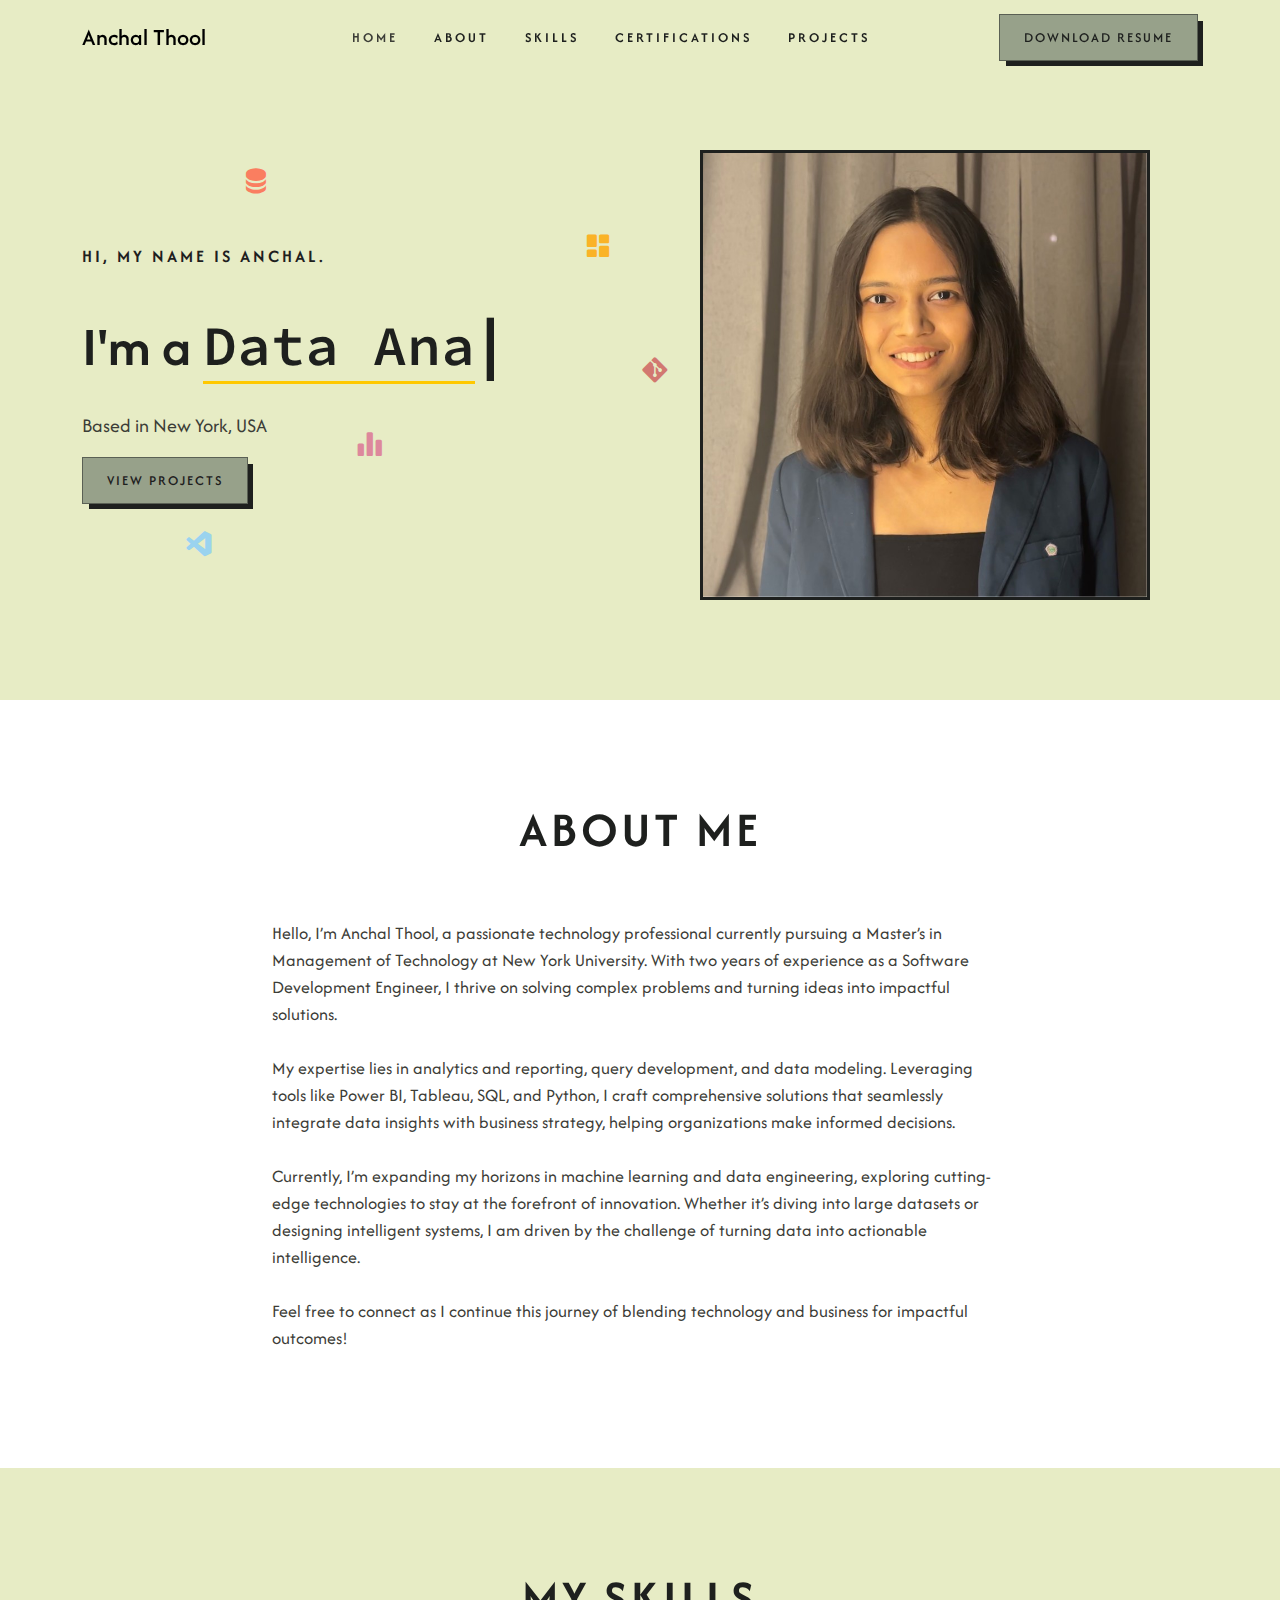
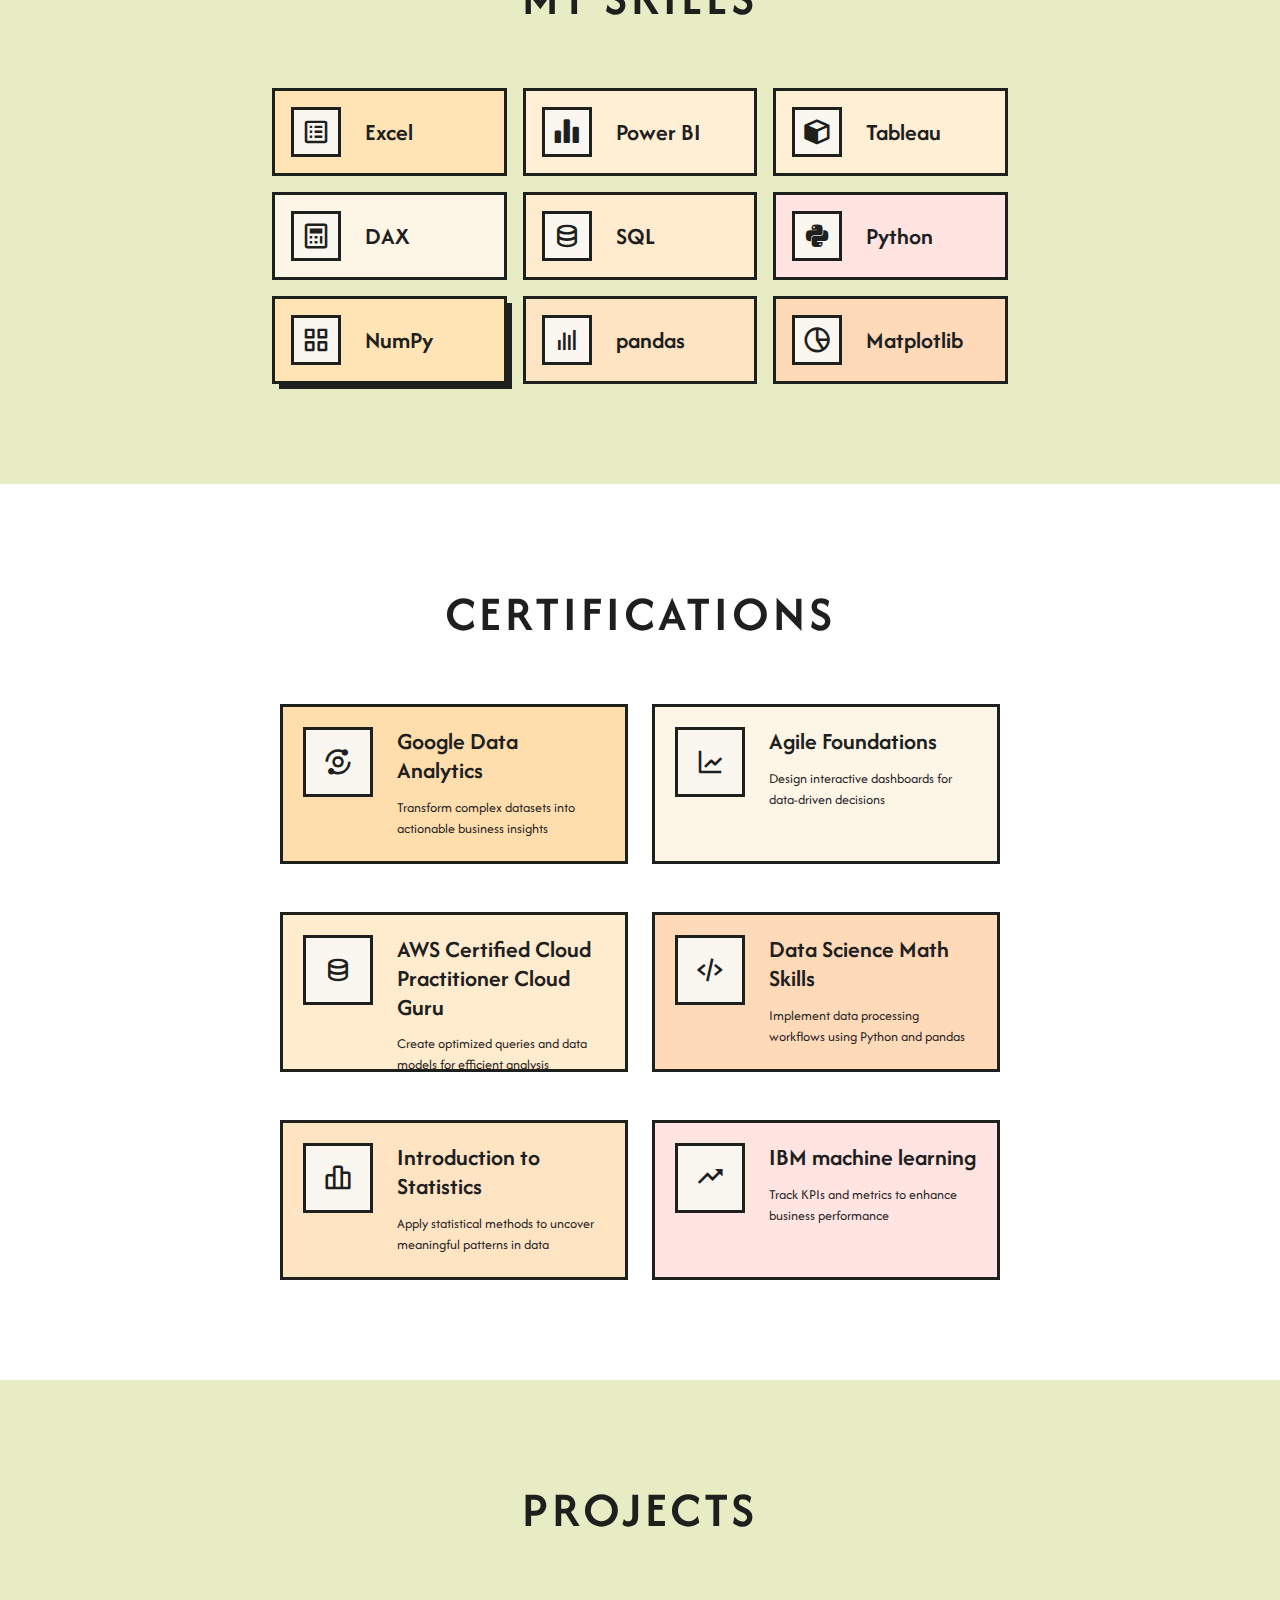
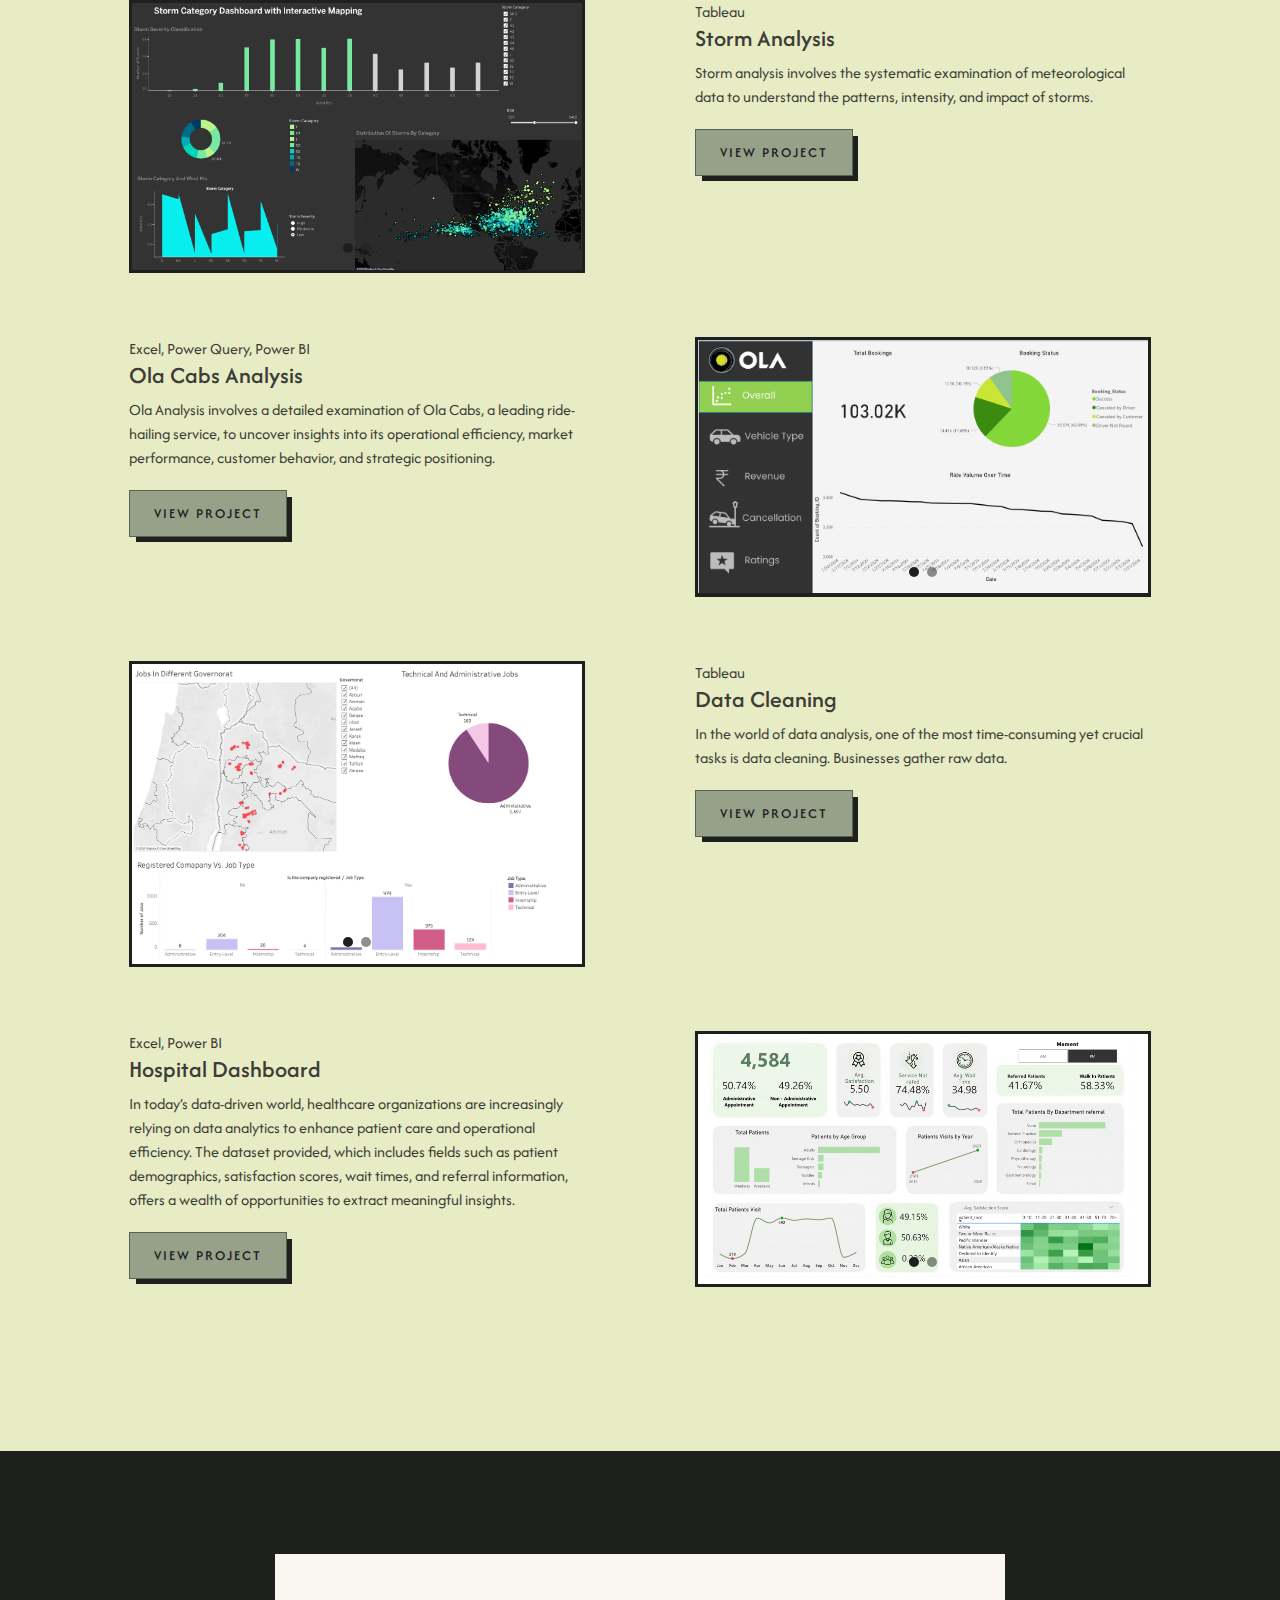
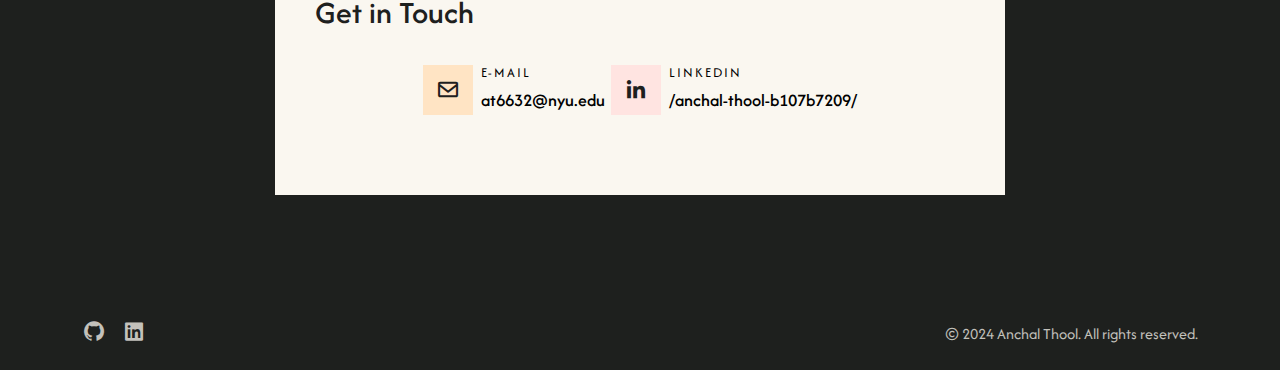
==== index.html @ d958f12a "changes" ====
<!DOCTYPE html>
<html lang="en">

<head>
  <meta charset="utf-8" />
  <meta name="viewport" content="width=device-width, initial-scale=1" />
  <meta name="description"
    content="Anchal Thool Portfolio">
  <title>Home | Anchal Thool</title>
  <link rel="icon" type="image/svg+xml" href="assets/vectors/icons/data-icon-favicon.svg">
  <!-- Icons -->
  <link rel='stylesheet' href='https://unpkg.com/boxicons@2.1.4/css/boxicons.min.css'>
  <!-- Styles -->
  <link rel="stylesheet" href="assets/styles/variables.css" />
  <link rel="stylesheet" href="assets/styles/bootstrap.css" />
  <link rel="stylesheet" href="assets/styles/swiper-bundle.min.css" />
  <link rel="stylesheet" href="assets/styles/github-markdown-light.css" />
  <link rel="stylesheet" href="assets/styles/github-markdown-custom.css" />
  <link rel="stylesheet" href="assets/styles/style.css" />
  <link rel="stylesheet" href="assets/styles/anims.css" />
  <link rel="stylesheet" href="assets/styles/feature-box.css" />
  <link rel="stylesheet" href="assets/styles/projects.css" />
  <link rel="stylesheet" href="assets/styles/contact-form.css" />
  <link rel="stylesheet" href="assets/styles/swiper.css" />
</head>

<body>
  <!-- Header -->
  <tmp-navbar></tmp-navbar>
  <!-- Main -->
  <main>
    <!-- Home Section -->
    <section id="home" class="home-section with-background bg-img-a" data-scroll-index="0">
      <div class="container">
        <!-- Floating Icons -->
        <div class="anim-elements">
          <div class="anim-element"><i class="bx bxs-data"></i></div>
          <div class="anim-element"><i class="bx bxs-dashboard"></i></div>
          <div class="anim-element"><i class="bx bxl-python"></i></div>
          <div class="anim-element">
            <i class="bx bxs-bar-chart-alt-2"></i>
          </div>
          <div class="anim-element">
            <i class="bx bxs-pie-chart-alt-2"></i>
          </div>
          <div class="anim-element">
            <i class="bx bxs-doughnut-chart"></i>
          </div>
          <div class="anim-element"><i class="bx bxl-visual-studio"></i></div>
          <div class="anim-element"><i class="bx bxl-git"></i></div>
        </div>
        <!-- Intro -->
        <div class="row gy-5 align-items-center">
          <!-- Personal Info -->
          <div class="col-lg-6">
            <div class="home-intro text-center text-lg-start">
              <h6>Hi, my name is Anchal.</h6>
              <h1>I'm a <span id="type-it"></span></h1>
              <p>Based in New York, USA</p>
              <a href="#projects" class="colored-btn">View Projects</a>
            </div>
          </div>
          <!-- Personal Photo -->
          <div class="col-lg-6 pt-4 pt-lg-0">
            <div class="home-image text-center">
              <img src="assets/images/mee.jpeg" alt="Photo of Anchal" />
            </div>
          </div>
        </div>
      </div>
    </section>
    <!-- About Section -->
    <section id="about" class="section" data-scroll-index="1">
      <div class="container">
        <div class="section-heading">
          <h3>About Me</h3>
        </div>
        <div class="row gy-lg-5 align-items-center">
          <div class="col-lg-8 mx-auto">
            <div class="about-text">
              <p>
				
                Hello, I’m Anchal Thool, a passionate technology professional currently pursuing a Master’s in Management of
                Technology at New York University. With two years of experience as a Software Development Engineer, I thrive on
                solving complex problems and turning ideas into impactful solutions.
              </br></br>
                My expertise lies in analytics and reporting, query development, and data modeling. Leveraging tools like Power
                BI, Tableau, SQL, and Python, I craft comprehensive solutions that seamlessly integrate data insights with business
                strategy, helping organizations make informed decisions.
              </br></br>
                Currently, I’m expanding my horizons in machine learning and data engineering, exploring cutting-edge technologies
                to stay at the forefront of innovation. Whether it’s diving into large datasets or designing intelligent systems, I
                am driven by the challenge of turning data into actionable intelligence.
              
                </br></br> Feel free to connect as I continue this journey of blending technology and business for impactful outcomes!
              </p>
              <div class="d-flex justify-content-center">
                <a href="#"
                  class="colored-btn d-lg-none">My Resume</a>
              </div>
            </div>
          </div>
        </div>
      </div>
    </section>
    <!-- Skills Section -->
    <section id="skills" class="section with-background bg-img-b bg-beige" data-scroll-index="2">
      <div class="container">
        <div class="section-heading text-center">
          <h3>My Skills</h3>
        </div>
        <div class="row gy-5">
          <div class="col-lg-8 mx-auto">
            <div class="skill-box">
              <div id="skill-container" class="row g-3">
                <!-- Skill boxes will be dynamically inserted here -->
              </div>
            </div>
          </div>
        </div>
      </div>
    </section>
    <!-- Services Section -->
    <section id="services" class="section with-background" data-scroll-index="3">
      <div class="container">
        <div class="section-heading">
          <h3>Certifications</h3>
        </div>
        <div class="col-lg-8 mx-auto row gy-5 ftb-desktop-view">
          <!-- Desktop view will be populated by JavaScript -->
        </div>
        <div class="swiper-container ftb-mobile-view">
          <div class="swiper-wrapper">
            <!-- Mobile view will be populated by JavaScript -->
          </div>
          <div class="swiper-pagination"></div>
        </div>
      </div>
      </div>
    </section>
    <!-- Projects Section -->
    <section id="projects" class="section with-background bg-img-c bg-beige" data-scroll-index="4">
      <div class="container">
        <div class="section-heading">
          <h3>Projects</h3>
        </div>
        <div class="portfolio-box">
          <!-- Project #1 -->
          <div class="row gx-3 gy-4 pb-3 mb-5 justify-content-around">
            <div class="col-lg-5">
              <div class="portfolio-img">
                <div class="swiper project-swiper">
                  <div class="swiper-wrapper">
                    <div class="swiper-slide">
                      <img src="/assets/images/stromdb.png"
                        >
                    </div>
                    <div class="swiper-slide">
                      <img src="/assets/images/storm.png"
                     >
                    </div>
                  </div>
                  <div class="swiper-pagination"></div>
                </div>
              </div>
            </div>
            <div class="col-lg-5">
              <div >
                <span>Tableau</span>
                <h4>Storm Analysis</h4>
                <p>
                  Storm analysis involves the systematic examination of
            meteorological data to understand the patterns, intensity, and
            impact of storms.
                </p>
                <a href="./storm-analysis.html" class="colored-btn mt-1">View Project</a>
              </div>
            </div>
          </div>
          <!-- Project #2 -->
          <div class="row gx-3 gy-4 pb-3 mb-5 justify-content-around flex-row-reverse">
            <div class="col-lg-5">
              <div class="portfolio-img">
                <div class="swiper project-swiper">
                  <div class="swiper-wrapper">
                    <div class="swiper-slide">
                      <img src="/assets/images/ola0.png"
                        alt="Sales Overview Dashboard">
                    </div>
                    <div class="swiper-slide">
                      <img src="/assets/images/ola1.png"
                      alt="Sales Overview Dashboard">
                    </div>
                  </div>
                  <div class="swiper-pagination"></div>
                </div>
              </div>
            </div>
            <div class="col-lg-5">
              <div>
                <span>Excel, Power Query, Power BI</span>
                <h4>Ola Cabs Analysis</h4>
                <p>
                  Ola Analysis involves a detailed examination of Ola Cabs, a leading ride-hailing service, to
                  uncover insights into its operational efficiency, market performance, customer behavior, and
                  strategic positioning.
                </p>
                <a href="./ola-analysis.html" class="colored-btn mt-1">View Project</a>
              </div>
            </div>
          </div>
           <!-- Project #3 -->
          <div class="row gx-3 gy-4 pb-3 mb-5 justify-content-around">
            <div class="col-lg-5">
              <div class="portfolio-img">
                <div class="swiper project-swiper">
                  <div class="swiper-wrapper">
                    <div class="swiper-slide">
                      <img src="/assets/images/indb.png"
                        >
                    </div>
                    <div class="swiper-slide">
                      <img src="/assets/images/indb2.png"
                     >
                    </div>
                  </div>
                  <div class="swiper-pagination"></div>
                </div>
              </div>
            </div>
            <div class="col-lg-5">
              <div >
                <span>Tableau</span>
                <h4>Data Cleaning</h4>
                <p>
                  In the world of data analysis, one of the most time-consuming yet
                  crucial tasks is data cleaning. Businesses gather raw data.
                </p>
                <a href="./data-cleaning.html" class="colored-btn mt-1">View Project</a>
              </div>
            </div>
          </div>
           <!-- Project #4-->
           <div class="row gx-3 gy-4 pb-3 mb-5 justify-content-around flex-row-reverse">
            <div class="col-lg-5">
              <div class="portfolio-img">
                <div class="swiper project-swiper">
                  <div class="swiper-wrapper">
                    <div class="swiper-slide">
                      <img src="/assets/images/healthdb.png"
                      >
                    </div>
                    <div class="swiper-slide">
                      <img src="/assets/images/healthdb.png"
                     >
                    </div>
                  </div>
                  <div class="swiper-pagination"></div>
                </div>
              </div>
            </div>
            <div class="col-lg-5">
              <div>
                <span>Excel, Power BI</span>
                <h4>Hospital Dashboard</h4>
                <p>
                  In today’s data-driven world, healthcare organizations are increasingly relying on data analytics
						to enhance patient care and operational efficiency. The dataset provided, which includes fields
						such as patient demographics, satisfaction scores, wait times, and referral information, offers
						a wealth of opportunities to extract meaningful insights.
                </p>
                <a href="./hospitaldashboard.html" class="colored-btn mt-1">View Project</a>
              </div>
            </div>
          </div>
        </div>
      </div>
    </section>
    <!-- Contact Form -->
    <tmp-contact></tmp-contact>
    <!-- Footer -->
    <tmp-footer></tmp-footer>
  </main>
  <!-- Scripts -->
  <script src="assets/scripts/markdown-loader.js"></script>
  <script src="assets/scripts/bootstrap.bundle.js"></script>
  <script src="assets/scripts/jquery-3.7.1.min.js"></script>
  <script src="assets/scripts/typed.umd.js"></script>
  <script src="assets/scripts/swiper-bundle.min.js"></script>
  <script src="assets/scripts/scrollIt.js"></script>
  <script src="assets/scripts/script.js"></script>
  <script src="assets/scripts/template-loader.js"></script>
</body>

</html>
---- assets/styles/variables.css ----
/* Design System Variables */
:root {
  /* Brand Colors (RGB format for flexibility) */
  --primary-color: #97a18a;
  --secondary-color: 255, 200, 0;
  --dark-color: 30, 32, 30;
  --grey-color: 60, 61, 55;
  --white-color: 250, 247, 240;
  --bck-dark-color: 236, 206, 174;
  --bck-light-color: 251, 246, 226;

  /* Layout - Container Heights */
  --huge-height: 25rem; /* 400px */
  --header-height: 4rem; /* 64px */

  /* Component - Box Sizes */
  --box-height-xl: 14rem; /* 224px */
  --box-height-lg: 12rem; /* 192px */
  --box-height-md: 10rem; /* 160px */
  --box-height-sm: 8rem; /* 128px */
  --box-height-xs: 6rem; /* 96px */

  /* Component - Element Heights */
  --mid-height-xl: 5rem; /* 80px */
  --mid-height-lg: 4rem; /* 64px */
  --mid-height-md: 3rem; /* 48px */
  --mid-height-sm: 2rem; /* 32px */
  --mid-height-xs: 1rem; /* 16px */

  /* Effects & Decorations */
  --box-shadow-offset: 6px;

  /* Typography - Display & Headings */
  --colossal-font-size: 5rem; /* 80px */
  --immense-font-size: 4.375rem; /* 70px */
  --very-huge-font-size: 3.5rem; /* 60px */
  --huge-font-size: 3.125rem; /* 50px */
  --big-font-size: 2.875rem; /* 45px */

  /* Typography - Base Sizes */
  --font-size-xl: 2.375rem; /* 38px */
  --font-size-lg: 1.875rem; /* 30px */
  --font-size-md: 1.5rem; /* 24px */
  --font-size-sm: 1.125rem; /* 18px */
  --font-size-xs: 0.875rem; /* 14px */
  --project-type-font-size: 0.75rem; /* 12px */

  /* Typography - Letter Spacing */
  --letter-spacing-lg: 4px;
  --letter-spacing-md: 3px;
  --letter-spacing-sm: 2px;

  /* Spacing - Box Margins */
  --box-margin-xl: 2.5rem;
  --box-margin-lg: 2rem; /* 32px */
  --box-margin-md: 1.5rem; /* 24px */
  --box-margin-sm: 1rem; /* 16px */
  --box-margin-xs: 0.75rem; /* 12px */

  /* Spacing - Fine Details */
  --tiny-margin-thickness: 4px;

  /* Spacing - Hero/Banner Sections */
  --huge-padding-big: 9.375rem; /* 150px */
  --huge-padding-mid: 7.5rem; /* 120px */

  /* Spacing - Section Padding */
  --section-padding-xl: 6.25rem; /* 100px */
  --section-padding-lg: 5.625rem; /* 90px */
  --section-padding-md: 5rem; /* 80px */
  --section-padding-sm: 4.375rem; /* 70px */
  --section-padding-xs: 3.75rem; /* 60px */

  /* Spacing - Component Padding */
  --box-padding-xl: 3.125rem; /* 50px */
  --box-padding-lg: 2.5rem; /* 40px */
  --box-padding-md: 1.875rem; /* 30px */
  --box-padding-sm: 1.25rem; /* 20px */
  --box-padding-xs: 0.625rem; /* 10px */

  /* Spacing - Form Elements */
  --form-padding-xl: 1.5rem; /* 24px */
  --form-padding-lg: 1.125rem; /* 18px */
  --form-padding-md: 1rem; /* 16px */
  --form-padding-sm: 0.875rem; /* 14px */
  --form-padding-xs: 0.75rem; /* 12px */

  /* Spacing - Micro Adjustments */
  --padding-thickness: 9px;
  --mid-padding-thickness: 6px;
  --tiny-padding-thickness: 4px;
  --minute-padding-thickness: 2px;

  /* Borders & Dividers */
  --huge-border-width: 24px;
  --big-border-width: 6px;
  --border-width: 3px;
  --mid-border-width: 2px;
  --tiny-border-width: 1px;

  /* Typography - Line Heights */
  --line-height-sm: 1.5;
  --line-height-xs: 1;

  /* Images & Media Sizes */
  --img-dim-lg: 28.125rem; /* 450px */
  --img-dim-md: 25rem; /* 400px */
  --imd-dim-sm: 21.875rem; /* 350px */

  /* Form - Text Areas */
  --txt-area-xl: 18.75rem; /* 300px */
  --txt-area-lg: 15.625rem; /* 250px */
  --txt-area-md: 12.5rem; /* 200px */
  --txt-area-sm: 9.375rem; /* 150px */

  /* Icons & UI Elements */
  --icon-size: 4.375rem; /* 70px */
  --tiny-icon-size: 3.125rem; /* 50px */

  /* Third-party Components - Swiper */
  --swiper-pagination-bullet-size: 10px;
  --swiper-pagination-bottom: 10px;

  /* Animations */
  --trn-ease-all: all 0.3s ease;
  --spinner-linear: spin 1s linear infinite;
  --spinner-ease-in-out: opacity 0.5s ease-in-out;

  /* Dashboards */
  --iframe-height: 864px;
}
---- assets/styles/github-markdown-light.css ----
/* light */
.markdown-body {
  color-scheme: light;
  -ms-text-size-adjust: 100%;
  -webkit-text-size-adjust: 100%;
  margin: 0;
  color: #1f2328;
  background-color: #ffffff;
  font-family: -apple-system,BlinkMacSystemFont,"Segoe UI","Noto Sans",Helvetica,Arial,sans-serif,"Apple Color Emoji","Segoe UI Emoji";
  font-size: 16px;
  line-height: 1.5;
  word-wrap: break-word;
  scroll-behavior: auto !important;
}

.markdown-body .octicon {
  display: inline-block;
  fill: currentColor;
  vertical-align: text-bottom;
}

.markdown-body h1:hover .anchor .octicon-link:before,
.markdown-body h2:hover .anchor .octicon-link:before,
.markdown-body h3:hover .anchor .octicon-link:before,
.markdown-body h4:hover .anchor .octicon-link:before,
.markdown-body h5:hover .anchor .octicon-link:before,
.markdown-body h6:hover .anchor .octicon-link:before {
  width: 16px;
  height: 16px;
  content: ' ';
  display: inline-block;
  background-color: currentColor;
  -webkit-mask-image: url("data:image/svg+xml,<svg xmlns='http://www.w3.org/2000/svg' viewBox='0 0 16 16' version='1.1' aria-hidden='true'><path fill-rule='evenodd' d='M7.775 3.275a.75.75 0 001.06 1.06l1.25-1.25a2 2 0 112.83 2.83l-2.5 2.5a2 2 0 01-2.83 0 .75.75 0 00-1.06 1.06 3.5 3.5 0 004.95 0l2.5-2.5a3.5 3.5 0 00-4.95-4.95l-1.25 1.25zm-4.69 9.64a2 2 0 010-2.83l2.5-2.5a2 2 0 012.83 0 .75.75 0 001.06-1.06 3.5 3.5 0 00-4.95 0l-2.5 2.5a3.5 3.5 0 004.95 4.95l1.25-1.25a.75.75 0 00-1.06-1.06l-1.25 1.25a2 2 0 01-2.83 0z'></path></svg>");
  mask-image: url("data:image/svg+xml,<svg xmlns='http://www.w3.org/2000/svg' viewBox='0 0 16 16' version='1.1' aria-hidden='true'><path fill-rule='evenodd' d='M7.775 3.275a.75.75 0 001.06 1.06l1.25-1.25a2 2 0 112.83 2.83l-2.5 2.5a2 2 0 01-2.83 0 .75.75 0 00-1.06 1.06 3.5 3.5 0 004.95 0l2.5-2.5a3.5 3.5 0 00-4.95-4.95l-1.25 1.25zm-4.69 9.64a2 2 0 010-2.83l2.5-2.5a2 2 0 012.83 0 .75.75 0 001.06-1.06 3.5 3.5 0 00-4.95 0l-2.5 2.5a3.5 3.5 0 004.95 4.95l1.25-1.25a.75.75 0 00-1.06-1.06l-1.25 1.25a2 2 0 01-2.83 0z'></path></svg>");
}

.markdown-body details,
.markdown-body figcaption,
.markdown-body figure {
  display: block;
}

.markdown-body summary {
  display: list-item;
}

.markdown-body [hidden] {
  display: none !important;
}

.markdown-body a {
  background-color: transparent;
  color: #0969da;
  text-decoration: none;
}

.markdown-body abbr[title] {
  border-bottom: none;
  -webkit-text-decoration: underline dotted;
  text-decoration: underline dotted;
}

.markdown-body b,
.markdown-body strong {
  font-weight: 600;
}

.markdown-body dfn {
  font-style: italic;
}

.markdown-body h1 {
  margin: .67em 0;
  font-weight: 600;
  padding-bottom: .3em;
  font-size: 2em;
  border-bottom: 1px solid #d1d9e0b3;
}

.markdown-body mark {
  background-color: #fff8c5;
  color: #1f2328;
}

.markdown-body small {
  font-size: 90%;
}

.markdown-body sub,
.markdown-body sup {
  font-size: 75%;
  line-height: 0;
  position: relative;
  vertical-align: baseline;
}

.markdown-body sub {
  bottom: -0.25em;
}

.markdown-body sup {
  top: -0.5em;
}

.markdown-body img {
  border-style: none;
  max-width: 100%;
  box-sizing: content-box;
}

.markdown-body code,
.markdown-body kbd,
.markdown-body pre,
.markdown-body samp {
  font-family: monospace;
  font-size: 1em;
}

.markdown-body figure {
  margin: 1em 2.5rem;
}

.markdown-body hr {
  box-sizing: content-box;
  overflow: hidden;
  background: transparent;
  border-bottom: 1px solid #d1d9e0b3;
  height: .25em;
  padding: 0;
  margin: 1.5rem 0;
  background-color: #d1d9e0;
  border: 0;
}

.markdown-body input {
  font: inherit;
  margin: 0;
  overflow: visible;
  font-family: inherit;
  font-size: inherit;
  line-height: inherit;
}

.markdown-body [type=button],
.markdown-body [type=reset],
.markdown-body [type=submit] {
  -webkit-appearance: button;
  appearance: button;
}

.markdown-body [type=checkbox],
.markdown-body [type=radio] {
  box-sizing: border-box;
  padding: 0;
}

.markdown-body [type=number]::-webkit-inner-spin-button,
.markdown-body [type=number]::-webkit-outer-spin-button {
  height: auto;
}

.markdown-body [type=search]::-webkit-search-cancel-button,
.markdown-body [type=search]::-webkit-search-decoration {
  -webkit-appearance: none;
  appearance: none;
}

.markdown-body ::-webkit-input-placeholder {
  color: inherit;
  opacity: .54;
}

.markdown-body ::-webkit-file-upload-button {
  -webkit-appearance: button;
  appearance: button;
  font: inherit;
}

.markdown-body a:hover {
  text-decoration: underline;
}

.markdown-body ::placeholder {
  color: #59636e;
  opacity: 1;
}

.markdown-body hr::before {
  display: table;
  content: "";
}

.markdown-body hr::after {
  display: table;
  clear: both;
  content: "";
}

.markdown-body table {
  border-spacing: 0;
  border-collapse: collapse;
  display: block;
  width: max-content;
  max-width: 100%;
  overflow: auto;
}

.markdown-body td,
.markdown-body th {
  padding: 0;
}

.markdown-body details summary {
  cursor: pointer;
}

.markdown-body a:focus,
.markdown-body [role=button]:focus,
.markdown-body input[type=radio]:focus,
.markdown-body input[type=checkbox]:focus {
  outline: 2px solid #0969da;
  outline-offset: -2px;
  box-shadow: none;
}

.markdown-body a:focus:not(:focus-visible),
.markdown-body [role=button]:focus:not(:focus-visible),
.markdown-body input[type=radio]:focus:not(:focus-visible),
.markdown-body input[type=checkbox]:focus:not(:focus-visible) {
  outline: solid 1px transparent;
}

.markdown-body a:focus-visible,
.markdown-body [role=button]:focus-visible,
.markdown-body input[type=radio]:focus-visible,
.markdown-body input[type=checkbox]:focus-visible {
  outline: 2px solid #0969da;
  outline-offset: -2px;
  box-shadow: none;
}

.markdown-body a:not([class]):focus,
.markdown-body a:not([class]):focus-visible,
.markdown-body input[type=radio]:focus,
.markdown-body input[type=radio]:focus-visible,
.markdown-body input[type=checkbox]:focus,
.markdown-body input[type=checkbox]:focus-visible {
  outline-offset: 0;
}

.markdown-body kbd {
  display: inline-block;
  padding: 0.25rem;
  font: 11px ui-monospace, SFMono-Regular, SF Mono, Menlo, Consolas, Liberation Mono, monospace;
  line-height: 10px;
  color: #1f2328;
  vertical-align: middle;
  background-color: #f6f8fa;
  border: solid 1px #d1d9e0b3;
  border-bottom-color: #d1d9e0b3;
  border-radius: 6px;
  box-shadow: inset 0 -1px 0 #d1d9e0b3;
}

.markdown-body h1,
.markdown-body h2,
.markdown-body h3,
.markdown-body h4,
.markdown-body h5,
.markdown-body h6 {
  margin-top: 1.5rem;
  margin-bottom: 1rem;
  font-weight: 600;
  line-height: 1.25;
}

.markdown-body h2 {
  font-weight: 600;
  padding-bottom: .3em;
  font-size: 1.5em;
  border-bottom: 1px solid #d1d9e0b3;
}

.markdown-body h3 {
  font-weight: 600;
  font-size: 1.25em;
}

.markdown-body h4 {
  font-weight: 600;
  font-size: 1em;
}

.markdown-body h5 {
  font-weight: 600;
  font-size: .875em;
}

.markdown-body h6 {
  font-weight: 600;
  font-size: .85em;
  color: #59636e;
}

.markdown-body p {
  margin-top: 0;
  margin-bottom: 10px;
}

.markdown-body blockquote {
  margin: 0;
  padding: 0 1em;
  color: #59636e;
  border-left: .25em solid #d1d9e0;
}

.markdown-body ul,
.markdown-body ol {
  margin-top: 0;
  margin-bottom: 0;
  padding-left: 2em;
}

.markdown-body ol ol,
.markdown-body ul ol {
  list-style-type: lower-roman;
}

.markdown-body ul ul ol,
.markdown-body ul ol ol,
.markdown-body ol ul ol,
.markdown-body ol ol ol {
  list-style-type: lower-alpha;
}

.markdown-body dd {
  margin-left: 0;
}

.markdown-body tt,
.markdown-body code,
.markdown-body samp {
  font-family: ui-monospace, SFMono-Regular, SF Mono, Menlo, Consolas, Liberation Mono, monospace;
  font-size: 12px;
}

.markdown-body pre {
  margin-top: 0;
  margin-bottom: 0;
  font-family: ui-monospace, SFMono-Regular, SF Mono, Menlo, Consolas, Liberation Mono, monospace;
  font-size: 12px;
  word-wrap: normal;
}

.markdown-body .octicon {
  display: inline-block;
  overflow: visible !important;
  vertical-align: text-bottom;
  fill: currentColor;
}

.markdown-body input::-webkit-outer-spin-button,
.markdown-body input::-webkit-inner-spin-button {
  margin: 0;
  -webkit-appearance: none;
  appearance: none;
}

.markdown-body .mr-2 {
  margin-right: 0.5rem !important;
}

.markdown-body::before {
  display: table;
  content: "";
}

.markdown-body::after {
  display: table;
  clear: both;
  content: "";
}

.markdown-body>*:first-child {
  margin-top: 0 !important;
}

.markdown-body>*:last-child {
  margin-bottom: 0 !important;
}

.markdown-body a:not([href]) {
  color: inherit;
  text-decoration: none;
}

.markdown-body .absent {
  color: #d1242f;
}

.markdown-body .anchor {
  float: left;
  padding-right: 0.25rem;
  margin-left: -20px;
  line-height: 1;
}

.markdown-body .anchor:focus {
  outline: none;
}

.markdown-body p,
.markdown-body blockquote,
.markdown-body ul,
.markdown-body ol,
.markdown-body dl,
.markdown-body table,
.markdown-body pre,
.markdown-body details {
  margin-top: 0;
  margin-bottom: 1rem;
}

.markdown-body blockquote>:first-child {
  margin-top: 0;
}

.markdown-body blockquote>:last-child {
  margin-bottom: 0;
}

.markdown-body h1 .octicon-link,
.markdown-body h2 .octicon-link,
.markdown-body h3 .octicon-link,
.markdown-body h4 .octicon-link,
.markdown-body h5 .octicon-link,
.markdown-body h6 .octicon-link {
  color: #1f2328;
  vertical-align: middle;
  visibility: hidden;
}

.markdown-body h1:hover .anchor,
.markdown-body h2:hover .anchor,
.markdown-body h3:hover .anchor,
.markdown-body h4:hover .anchor,
.markdown-body h5:hover .anchor,
.markdown-body h6:hover .anchor {
  text-decoration: none;
}

.markdown-body h1:hover .anchor .octicon-link,
.markdown-body h2:hover .anchor .octicon-link,
.markdown-body h3:hover .anchor .octicon-link,
.markdown-body h4:hover .anchor .octicon-link,
.markdown-body h5:hover .anchor .octicon-link,
.markdown-body h6:hover .anchor .octicon-link {
  visibility: visible;
}

.markdown-body h1 tt,
.markdown-body h1 code,
.markdown-body h2 tt,
.markdown-body h2 code,
.markdown-body h3 tt,
.markdown-body h3 code,
.markdown-body h4 tt,
.markdown-body h4 code,
.markdown-body h5 tt,
.markdown-body h5 code,
.markdown-body h6 tt,
.markdown-body h6 code {
  padding: 0 .2em;
  font-size: inherit;
}

.markdown-body summary h1,
.markdown-body summary h2,
.markdown-body summary h3,
.markdown-body summary h4,
.markdown-body summary h5,
.markdown-body summary h6 {
  display: inline-block;
}

.markdown-body summary h1 .anchor,
.markdown-body summary h2 .anchor,
.markdown-body summary h3 .anchor,
.markdown-body summary h4 .anchor,
.markdown-body summary h5 .anchor,
.markdown-body summary h6 .anchor {
  margin-left: -40px;
}

.markdown-body summary h1,
.markdown-body summary h2 {
  padding-bottom: 0;
  border-bottom: 0;
}

.markdown-body ul.no-list,
.markdown-body ol.no-list {
  padding: 0;
  list-style-type: none;
}

.markdown-body ol[type="a s"] {
  list-style-type: lower-alpha;
}

.markdown-body ol[type="A s"] {
  list-style-type: upper-alpha;
}

.markdown-body ol[type="i s"] {
  list-style-type: lower-roman;
}

.markdown-body ol[type="I s"] {
  list-style-type: upper-roman;
}

.markdown-body ol[type="1"] {
  list-style-type: decimal;
}

.markdown-body div>ol:not([type]) {
  list-style-type: decimal;
}

.markdown-body ul ul,
.markdown-body ul ol,
.markdown-body ol ol,
.markdown-body ol ul {
  margin-top: 0;
  margin-bottom: 0;
}

.markdown-body li>p {
  margin-top: 1rem;
}

.markdown-body li+li {
  margin-top: .25em;
}

.markdown-body dl {
  padding: 0;
}

.markdown-body dl dt {
  padding: 0;
  margin-top: 1rem;
  font-size: 1em;
  font-style: italic;
  font-weight: 600;
}

.markdown-body dl dd {
  padding: 0 1rem;
  margin-bottom: 1rem;
}

.markdown-body table th {
  font-weight: 600;
}

.markdown-body table th,
.markdown-body table td {
  padding: 6px 13px;
  border: 1px solid #d1d9e0;
}

.markdown-body table td>:last-child {
  margin-bottom: 0;
}

.markdown-body table tr {
  background-color: #ffffff;
  border-top: 1px solid #d1d9e0b3;
}

.markdown-body table tr:nth-child(2n) {
  background-color: #f6f8fa;
}

.markdown-body table img {
  background-color: transparent;
}

.markdown-body img[align=right] {
  padding-left: 20px;
}

.markdown-body img[align=left] {
  padding-right: 20px;
}

.markdown-body .emoji {
  max-width: none;
  vertical-align: text-top;
  background-color: transparent;
}

.markdown-body span.frame {
  display: block;
  overflow: hidden;
}

.markdown-body span.frame>span {
  display: block;
  float: left;
  width: auto;
  padding: 7px;
  margin: 13px 0 0;
  overflow: hidden;
  border: 1px solid #d1d9e0;
}

.markdown-body span.frame span img {
  display: block;
  float: left;
}

.markdown-body span.frame span span {
  display: block;
  padding: 5px 0 0;
  clear: both;
  color: #1f2328;
}

.markdown-body span.align-center {
  display: block;
  overflow: hidden;
  clear: both;
}

.markdown-body span.align-center>span {
  display: block;
  margin: 13px auto 0;
  overflow: hidden;
  text-align: center;
}

.markdown-body span.align-center span img {
  margin: 0 auto;
  text-align: center;
}

.markdown-body span.align-right {
  display: block;
  overflow: hidden;
  clear: both;
}

.markdown-body span.align-right>span {
  display: block;
  margin: 13px 0 0;
  overflow: hidden;
  text-align: right;
}

.markdown-body span.align-right span img {
  margin: 0;
  text-align: right;
}

.markdown-body span.float-left {
  display: block;
  float: left;
  margin-right: 13px;
  overflow: hidden;
}

.markdown-body span.float-left span {
  margin: 13px 0 0;
}

.markdown-body span.float-right {
  display: block;
  float: right;
  margin-left: 13px;
  overflow: hidden;
}

.markdown-body span.float-right>span {
  display: block;
  margin: 13px auto 0;
  overflow: hidden;
  text-align: right;
}

.markdown-body code,
.markdown-body tt {
  padding: .2em .4em;
  margin: 0;
  font-size: 85%;
  white-space: break-spaces;
  background-color: #818b981f;
  border-radius: 6px;
}

.markdown-body code br,
.markdown-body tt br {
  display: none;
}

.markdown-body del code {
  text-decoration: inherit;
}

.markdown-body samp {
  font-size: 85%;
}

.markdown-body pre code {
  font-size: 100%;
}

.markdown-body pre>code {
  padding: 0;
  margin: 0;
  word-break: normal;
  white-space: pre;
  background: transparent;
  border: 0;
}

.markdown-body .highlight {
  margin-bottom: 1rem;
}

.markdown-body .highlight pre {
  margin-bottom: 0;
  word-break: normal;
}

.markdown-body .highlight pre,
.markdown-body pre {
  padding: 1rem;
  overflow: auto;
  font-size: 85%;
  line-height: 1.45;
  color: #1f2328;
  background-color: #f6f8fa;
  border-radius: 6px;
}

.markdown-body pre code,
.markdown-body pre tt {
  display: inline;
  max-width: auto;
  padding: 0;
  margin: 0;
  overflow: visible;
  line-height: inherit;
  word-wrap: normal;
  background-color: transparent;
  border: 0;
}

.markdown-body .csv-data td,
.markdown-body .csv-data th {
  padding: 5px;
  overflow: hidden;
  font-size: 12px;
  line-height: 1;
  text-align: left;
  white-space: nowrap;
}

.markdown-body .csv-data .blob-num {
  padding: 10px 0.5rem 9px;
  text-align: right;
  background: #ffffff;
  border: 0;
}

.markdown-body .csv-data tr {
  border-top: 0;
}

.markdown-body .csv-data th {
  font-weight: 600;
  background: #f6f8fa;
  border-top: 0;
}

.markdown-body [data-footnote-ref]::before {
  content: "[";
}

.markdown-body [data-footnote-ref]::after {
  content: "]";
}

.markdown-body .footnotes {
  font-size: 12px;
  color: #59636e;
  border-top: 1px solid #d1d9e0;
}

.markdown-body .footnotes ol {
  padding-left: 1rem;
}

.markdown-body .footnotes ol ul {
  display: inline-block;
  padding-left: 1rem;
  margin-top: 1rem;
}

.markdown-body .footnotes li {
  position: relative;
}

.markdown-body .footnotes li:target::before {
  position: absolute;
  top: calc(0.5rem*-1);
  right: calc(0.5rem*-1);
  bottom: calc(0.5rem*-1);
  left: calc(1.5rem*-1);
  pointer-events: none;
  content: "";
  border: 2px solid #0969da;
  border-radius: 6px;
}

.markdown-body .footnotes li:target {
  color: #1f2328;
}

.markdown-body .footnotes .data-footnote-backref g-emoji {
  font-family: monospace;
}

.markdown-body .pl-c {
  color: #59636e;
}

.markdown-body .pl-c1,
.markdown-body .pl-s .pl-v {
  color: #0550ae;
}

.markdown-body .pl-e,
.markdown-body .pl-en {
  color: #6639ba;
}

.markdown-body .pl-smi,
.markdown-body .pl-s .pl-s1 {
  color: #1f2328;
}

.markdown-body .pl-ent {
  color: #0550ae;
}

.markdown-body .pl-k {
  color: #cf222e;
}

.markdown-body .pl-s,
.markdown-body .pl-pds,
.markdown-body .pl-s .pl-pse .pl-s1,
.markdown-body .pl-sr,
.markdown-body .pl-sr .pl-cce,
.markdown-body .pl-sr .pl-sre,
.markdown-body .pl-sr .pl-sra {
  color: #0a3069;
}

.markdown-body .pl-v,
.markdown-body .pl-smw {
  color: #953800;
}

.markdown-body .pl-bu {
  color: #82071e;
}

.markdown-body .pl-ii {
  color: #f6f8fa;
  background-color: #82071e;
}

.markdown-body .pl-c2 {
  color: #f6f8fa;
  background-color: #cf222e;
}

.markdown-body .pl-sr .pl-cce {
  font-weight: bold;
  color: #116329;
}

.markdown-body .pl-ml {
  color: #3b2300;
}

.markdown-body .pl-mh,
.markdown-body .pl-mh .pl-en,
.markdown-body .pl-ms {
  font-weight: bold;
  color: #0550ae;
}

.markdown-body .pl-mi {
  font-style: italic;
  color: #1f2328;
}

.markdown-body .pl-mb {
  font-weight: bold;
  color: #1f2328;
}

.markdown-body .pl-md {
  color: #82071e;
  background-color: #ffebe9;
}

.markdown-body .pl-mi1 {
  color: #116329;
  background-color: #dafbe1;
}

.markdown-body .pl-mc {
  color: #953800;
  background-color: #ffd8b5;
}

.markdown-body .pl-mi2 {
  color: #d1d9e0;
  background-color: #0550ae;
}

.markdown-body .pl-mdr {
  font-weight: bold;
  color: #8250df;
}

.markdown-body .pl-ba {
  color: #59636e;
}

.markdown-body .pl-sg {
  color: #818b98;
}

.markdown-body .pl-corl {
  text-decoration: underline;
  color: #0a3069;
}

.markdown-body [role=button]:focus:not(:focus-visible),
.markdown-body [role=tabpanel][tabindex="0"]:focus:not(:focus-visible),
.markdown-body button:focus:not(:focus-visible),
.markdown-body summary:focus:not(:focus-visible),
.markdown-body a:focus:not(:focus-visible) {
  outline: none;
  box-shadow: none;
}

.markdown-body [tabindex="0"]:focus:not(:focus-visible),
.markdown-body details-dialog:focus:not(:focus-visible) {
  outline: none;
}

.markdown-body g-emoji {
  display: inline-block;
  min-width: 1ch;
  font-family: "Apple Color Emoji","Segoe UI Emoji","Segoe UI Symbol";
  font-size: 1em;
  font-style: normal !important;
  font-weight: 400;
  line-height: 1;
  vertical-align: -0.075em;
}

.markdown-body g-emoji img {
  width: 1em;
  height: 1em;
}

.markdown-body .task-list-item {
  list-style-type: none;
}

.markdown-body .task-list-item label {
  font-weight: 400;
}

.markdown-body .task-list-item.enabled label {
  cursor: pointer;
}

.markdown-body .task-list-item+.task-list-item {
  margin-top: 0.25rem;
}

.markdown-body .task-list-item .handle {
  display: none;
}

.markdown-body .task-list-item-checkbox {
  margin: 0 .2em .25em -1.4em;
  vertical-align: middle;
}

.markdown-body ul:dir(rtl) .task-list-item-checkbox {
  margin: 0 -1.6em .25em .2em;
}

.markdown-body ol:dir(rtl) .task-list-item-checkbox {
  margin: 0 -1.6em .25em .2em;
}

.markdown-body .contains-task-list:hover .task-list-item-convert-container,
.markdown-body .contains-task-list:focus-within .task-list-item-convert-container {
  display: block;
  width: auto;
  height: 24px;
  overflow: visible;
  clip: auto;
}

.markdown-body ::-webkit-calendar-picker-indicator {
  filter: invert(50%);
}

.markdown-body .markdown-alert {
  padding: 0.5rem 1rem;
  margin-bottom: 1rem;
  color: inherit;
  border-left: .25em solid #d1d9e0;
}

.markdown-body .markdown-alert>:first-child {
  margin-top: 0;
}

.markdown-body .markdown-alert>:last-child {
  margin-bottom: 0;
}

.markdown-body .markdown-alert .markdown-alert-title {
  display: flex;
  font-weight: 500;
  align-items: center;
  line-height: 1;
}

.markdown-body .markdown-alert.markdown-alert-note {
  border-left-color: #0969da;
}

.markdown-body .markdown-alert.markdown-alert-note .markdown-alert-title {
  color: #0969da;
}

.markdown-body .markdown-alert.markdown-alert-important {
  border-left-color: #8250df;
}

.markdown-body .markdown-alert.markdown-alert-important .markdown-alert-title {
  color: #8250df;
}

.markdown-body .markdown-alert.markdown-alert-warning {
  border-left-color: #9a6700;
}

.markdown-body .markdown-alert.markdown-alert-warning .markdown-alert-title {
  color: #9a6700;
}

.markdown-body .markdown-alert.markdown-alert-tip {
  border-left-color: #1a7f37;
}

.markdown-body .markdown-alert.markdown-alert-tip .markdown-alert-title {
  color: #1a7f37;
}

.markdown-body .markdown-alert.markdown-alert-caution {
  border-left-color: #cf222e;
}

.markdown-body .markdown-alert.markdown-alert-caution .markdown-alert-title {
  color: #d1242f;
}

.markdown-body>*:first-child>.heading-element:first-child {
  margin-top: 0 !important;
}
---- assets/styles/github-markdown-custom.css ----
/* Body styling */
.markdown-body {
  font-family: "Afacad Flux", sans-serif;
}

/* Centered H1 on mobile/tablet */
@media (max-width: 991px) {
  .markdown-body h1 {
    text-align: center;
  }
}

/* Code Blocks */
.markdown-body pre {
  border-radius: 0;
}

.markdown-body pre code {
  color: initial; /* Resets the color for code inside pre */
}

.markdown-body code {
  color: rgb(var(--primary-color)); /* Applies color to all code elements */
  font-family: "Source Code Pro", monospace;
  border-radius: 0;
}

/* Scrollbar styling */
.markdown-body table::-webkit-scrollbar,
.markdown-body pre::-webkit-scrollbar {
  height: var(--big-border-width);
}

.markdown-body table::-webkit-scrollbar-thumb,
.markdown-body pre::-webkit-scrollbar-thumb {
  background-color: rgba(var(--primary-color), 0.5);
}

/* Loading Styles */
.loading-container {
  display: flex;
  flex-direction: column;
  align-items: center;
  padding: var(--mid-height-sm);
}

.loading-spinner {
  width: var(--mid-height-sm);
  height: var(--mid-height-sm);
  border: var(--border-width) solid rgb(var(--bck-dark-color));
  border-top: var(--border-width) solid rgb(var(--primary-color));
  border-radius: 50%;
  animation: var(--spinner-linear);
  margin-bottom: var(--box-margin-lg);
}

.loading-message {
  color: rgb(var(--grey-color));
  font-style: italic;
  opacity: 1;
  transition: var(--spinner-ease-in-out);
  text-align: center;
  margin: 0;
  min-height: 1.5em; /* Prevents layout shift during message changes */
}

.loading-message.fade {
  opacity: 0;
}

@keyframes spin {
  0% {
    transform: rotate(0deg);
  }
  100% {
    transform: rotate(360deg);
  }
}
---- assets/styles/style.css ----
/* Import fonts */
@import url("https://fonts.googleapis.com/css2?family=Afacad+Flux:wght@100..1000&display=swap");
@import url("https://fonts.googleapis.com/css2?family=Source+Code+Pro:ital,wght@0,200..900;1,200..900&display=swap");

/* Base styles */
body {
  font-family: "Afacad Flux", sans-serif;
  font-weight: 400;
  color: rgb(var(--grey-color));
}

img {
  max-width: 100%;
}

a {
  color: rgb(var(--primary-color));
  text-decoration: none;
}

a:hover {
  color: rgb(var(--dark-color));
  text-decoration: none;
}

/* Utility classes for text colors */
.text-primary {
  color: rgb(var(--primary-color)) !important;
}

.text-dark {
  color: rgb(var(--dark-color)) !important;
}

/* Header */
.main-header {
  position: fixed;
  top: 0;
  left: 0;
  right: 0;
  z-index: 11;
  background: transparent;
  transition: 0.3s background;
}

/* Navbar Styling */
.main-header .navbar {
  padding: var(--form-padding-sm) 0;
}

.main-header .navbar-nav > li {
  padding: 0 var(--form-padding-xs);
}

.main-header .navbar-nav > li > .nav-link {
  padding: 0 var(--mid-padding-thickness);
  line-height: var(--mid-height-sm);
  font-weight: 600;
  text-transform: uppercase;
  font-size: var(--font-size-xs);
  color: rgb(var(--dark-color));
  letter-spacing: var(--letter-spacing-md);
  position: relative;
}

/* Navbar link underline animation */
.main-header .navbar-nav > li > .nav-link:after {
  content: "";
  position: absolute;
  bottom: 0;
  right: 0;
  left: auto;
  width: 0;
  height: var(--mid-border-width);
  background: rgb(var(--primary-color));
  transition: var(--trn-ease-all);
}

.main-header .navbar-nav > li > .nav-link:hover,
.main-header .navbar-nav > li > .nav-link.active {
  color: rgb(var(--primary-color));
}

.main-header .navbar-nav > li > .nav-link:hover:after,
.main-header .navbar-nav > li > .nav-link.active:after {
  left: 0;
  right: auto;
  width: 100%;
}

/* Navbar Toggle Styling */
@media (max-width: 991px) {
  .main-header .navbar-collapse {
    border-bottom: var(--mid-border-width) solid rgb(var(--dark-color));
    border-top: var(--mid-border-width) solid rgb(var(--dark-color));
    position: absolute;
    top: 100%;
    left: 0;
    right: 0;
    background: rgba(var(--bck-dark-color), 0.9);
  }

  .main-header .navbar-nav > li + li {
    border-top: var(--tiny-border-width) solid rgba(var(--grey-color), 0.1);
  }

  .main-header .navbar-nav > li > .nav-link {
    line-height: var(--mid-height-md);
  }

  .main-header .navbar-nav > li > .nav-link::after {
    display: none;
  }

  /* Hamburger menu styling */
  .main-header .navbar-toggler {
    display: flex;
    flex-direction: column;
    border: none;
    padding: var(--tiny-padding-thickness) var(--padding-thickness);
    outline: none;
    box-shadow: none;
  }

  .main-header .navbar-toggler span {
    width: var(--huge-border-width);
    height: var(--mid-border-width);
    background: rgb(var(--dark-color));
    margin: var(--tiny-margin-thickness) 0;
    transition: var(--trn-ease-all);
  }

  /* Hamburger menu animation */
  .main-header .navbar-toggler:not(.collapsed) span:nth-child(1) {
    transform: translateY(10px) rotate(45deg);
  }

  .main-header .navbar-toggler:not(.collapsed) span:nth-child(2) {
    opacity: 0;
  }

  .main-header .navbar-toggler:not(.collapsed) span:nth-child(3) {
    transform: translateY(-10px) rotate(-45deg);
  }
}

/* Header Color for fixed position */
.fixed-header .main-header {
  background: #fff8e6;
  backdrop-filter: blur(10px);
  box-shadow: 0 0.125rem 0.25rem rgba(var(--dark-color), 0.07);
}

/* Button Styling */
.colored-btn {
  /* padding: 8px 20px;
  border: 2px solid rgb(var(--primary-color)); */
  padding: var(--form-padding-xs) var(--form-padding-xl);
  border: var(--tiny-border-width) solid rgba(var(--dark-color), 0.5);
  font-size: var(--font-size-xs);
  line-height: var(--line-height-sm);
  text-decoration: none;
  font-weight: 500;
  letter-spacing: var(--letter-spacing-sm);
  text-transform: uppercase;
  transition: var(--trn-ease-all);
  display: inline-block;
  background: #97a18a;
  color: rgb(var(--dark-color));
  box-shadow: var(--box-shadow-offset) var(--box-shadow-offset) 0 -1px rgb(var(--dark-color));
}

.colored-btn:hover {
  color: rgb(var(--white-color));
  background: #61663e;
  border-color: rgb(var(--dark-color));
  box-shadow: none;
}

main {
  position: relative;
  z-index: 1;
}

/* Section: Home */
.home-section {
  position: relative;
  overflow: hidden;
  padding-top: var(--huge-padding-big);
  padding-bottom: var(--section-padding-xl);
}

@media (max-width: 767px) {
  .home-section {
    padding-top: var(--huge-padding-mid);
    padding-bottom: var(--section-padding-xs);
  }
}

.home-section .container {
  position: relative;
  z-index: 1;
}

/* Home Intro: Greeting */
.home-section .home-intro h6 {
  font-weight: 600;
  color: rgb(var(--dark-color));
  letter-spacing: var(--letter-spacing-md);
  text-transform: uppercase;
  font-size: var(--font-size-sm);
  margin: 0 0 var(--box-margin-lg);
}

@media (max-width: 767px) {
  .home-section .home-intro h6 {
    margin: 0 0 var(--box-margin-md);
  }
}

/* Home Intro: Title */
.home-section .home-intro h1 {
  font-size: var(--very-huge-font-size);
  font-weight: 600;
  color: rgb(var(--dark-color));
  margin: 0 0 var(--box-margin-lg);
  line-height: var(--line-height-xs);
  /* Fix typed text from dropping to the second line */
  white-space: nowrap;
}

@media (max-width: 1199px) {
  .home-section .home-intro h1 {
    font-size: var(--huge-font-size);
  }
}

@media (max-width: 767px) {
  .home-section .home-intro h1 {
    margin: 0 0 var(--box-margin-md);
    font-size: var(--font-size-xl);
  }
}

/* Styling for typed text and underline */
.home-section .home-intro h1 #type-it {
  position: relative;
  display: inline-block;
  font-family: "Source Code Pro", monospace;
  font-optical-sizing: auto;
  font-style: normal;
}

.home-section .home-intro h1 #type-it::after {
  content: "";
  position: absolute;
  left: 0;
  bottom: -0.2em; /* Adjust this value to increase/decrease space */
  width: 100%;
  height: var(--border-width);
  background-color: rgb(var(--secondary-color));
}

/* Styling for Typed.js cursor */
.typed-cursor {
  /* Adjust cursor position */
  position: relative;
  bottom: calc(var(--big-border-width) * -1);

  /* Adjust color and size */
  font-size: var(--colossal-font-size);
  line-height: var(--line-height-xs);
  color: rgb(var(--primary-color));
  opacity: 1;
  animation: blink 0.7s infinite;

  /* Control cursor thickness */
  display: inline-block;
  width: var(--mid-border-width); /* Adjust this value to control thickness */
  margin-left: var(
    --mid-border-width
  ); /* Adds a small gap between the text and cursor */
}

@keyframes blink {
  0%,
  100% {
    opacity: 1;
  }
  50% {
    opacity: 0;
  }
}

/* Adjust cursor size and thickness for different screen sizes */
@media (max-width: 1199px) {
  .typed-cursor {
    font-size: var(--immense-font-size);
    width: var(--mid-border-width); /* You can adjust this if needed */
  }
}

@media (max-width: 767px) {
  .typed-cursor {
    font-size: var(--very-huge-font-size);
    width: var(--tiny-border-width); /* Thinner on mobile if desired */
  }
}

/* Home Intro: Paragraph */
.home-section .home-intro p {
  font-size: 20px;
}

@media (max-width: 767px) {
  .home-section .home-intro p {
    font-size: var(--font-size-sm);
  }
}

/* Personal Photo */
.home-image img {
  height: var(--img-dim-lg);
  width: var(--img-dim-lg);
  object-fit: cover;
  transition: var(--trn-ease-all);
  border: var(--border-width) solid rgb(var(--dark-color));
  box-shadow: none;
  position: relative;
  /* z-index: -2; */
}

.home-image img:hover {
  box-shadow: var(--box-shadow-offset) var(--box-shadow-offset) 0 -1px rgb(var(--dark-color));
}

@media (max-width: 1199px) {
  .home-image img {
    height: var(--img-dim-md);
    width: var(--img-dim-md);
  }
}

@media (max-width: 767px) {
  .home-image img {
    height: var(--imd-dim-sm);
    width: var(--imd-dim-sm);
  }
}

/* Sections */
.section {
  padding: var(--section-padding-xl) 0;
  position: relative;
}

@media (max-width: 991px) {
  .section {
    padding: var(--section-padding-md) 0;
  }
}

@media (max-width: 767px) {
  .section {
    padding: var(--section-padding-xs) 0;
  }
}

/* Sections with background */
.section.with-background {
  position: relative;
  width: 100%;
  min-height: var(--huge-height); /* Changed from fixed height to min-height */
  overflow: hidden;
}

.section.with-background::before,
.home-section.with-background::before {
  content: "";
  position: absolute;
  top: 0;
  left: 0;
  right: 0;
  bottom: 0;
  background-size: cover;
  background-position: center;
  z-index: 1;
  /* opacity: 0.5;  */
}

/* Sections with background images */
.home-section.with-background.bg-img-a::before {
  background-color: #e7ecc5 ;
}

.section.with-background.bg-img-b::before {
  background-color: #e7ecc5;
}

.section.with-background.bg-img-c::before {
  background-color: #e7ecc5;
}

/* New rule to ensure all direct children of #services are above the background */
.section.with-background > * {
  position: relative;
  z-index: 2;
}

.section-heading {
  padding-bottom: var(--section-padding-xs);
  text-align: center;
  opacity: 1;
  color: rgb(
    var(--dark-color)
  ); /* Ensure text color contrasts with the background */
}

@media (max-width: 991px) {
  .section-heading {
    padding-bottom: var(--box-padding-lg);
  }
}

@media (max-width: 767px) {
  .section-heading {
    padding-bottom: var(--box-padding-md);
  }
}

.section-heading h3 {
  font-size: var(--huge-font-size);
  margin: 0;
  color: rgb(var(--dark-color));
  font-weight: 600;
  letter-spacing: var(--letter-spacing-lg);
  text-transform: uppercase;
}

@media (max-width: 991px) {
  .section-heading h3 {
    font-size: var(--big-font-size);
  }
}

@media (max-width: 767px) {
  .section-heading h3 {
    font-size: var(--font-size-xl);
  }
}

/* About */
.about-text p {
  font-size: var(--font-size-sm);
}

.stats-container {
  margin-top: var(--box-margin-sm); /* Adjust as needed */
}

.stats-item {
  /* margin-bottom: var(--box-margin-md); */
  white-space: nowrap;
}

/* Background Colors */
.bg-dark-grey {
  background: rgb(var(--dark-color));
}

.bg-beige {
  background-color: rgb(var(--bck-light-color));
}

/* Dashboard Styling */
.iframe-container {
  position: relative;
  width: 100%;
  padding-top: 56.25%; /* Default 16:9 Aspect Ratio */
  height: var(--iframe-height, 100%); /* Allows customization */
}

.responsive-iframe {
  position: absolute;
  top: 0;
  left: 0;
  width: 100%;
  height: 100%;
  border: 0;
  transform-origin: top left;
}
---- assets/styles/anims.css ----
/* Container for animated elements */
.anim-elements {
  position: absolute;
  top: 0;
  left: 0;
  width: 100%;
  height: 100%;
  overflow: hidden;
  z-index: -1;
}

/* Common styles for animated elements */
.anim-elements .anim-element {
  position: absolute;
  font-size: 30px;
  opacity: 0.8;
}

@media (max-width: 767px) {
  .anim-elements .anim-element {
    position: absolute;
    font-size: 24px;
  }
}

/* Individual element positioning and animation */
.anim-elements .anim-element:nth-child(1) {
  top: 12%;
  left: 15%;
  color: tomato;
  animation: anim_a 15s infinite linear alternate;
}

.anim-elements .anim-element:nth-child(2) {
  top: 25%;
  left: 45%;
  color: orange;
  animation: anim_b 17s infinite linear alternate;
}

.anim-elements .anim-element:nth-child(3) {
  top: 18%;
  left: 70%;
  color: steelblue;
  animation: anim_c 19s infinite linear alternate;
}

.anim-elements .anim-element:nth-child(4) {
  top: 65%;
  left: 25%;
  color: palevioletred;
  animation: anim_d 16s infinite linear alternate;
}

.anim-elements .anim-element:nth-child(5) {
  top: 75%;
  left: 60%;
  color: orchid;
  animation: anim_e 18s infinite linear alternate;
}

.anim-elements .anim-element:nth-child(6) {
  top: 35%;
  left: 80%;
  color: coral;
  animation: anim_f 20s infinite linear alternate;
}

.anim-elements .anim-element:nth-child(7) {
  top: 85%;
  left: 10%;
  color: lightskyblue;
  animation: anim_g 14s infinite linear alternate;
}

.anim-elements .anim-element:nth-child(8) {
  top: 50%;
  left: 50%;
  color: indianred;
  animation: anim_h 21s infinite linear alternate;
}

/* Keyframe animations */
@keyframes anim_a {
  0% {
    transform: translate(0, 0) rotate(0) scale(1);
  }
  25% {
    transform: translate(100px, 50px) rotate(45deg) scale(1.1);
  }
  50% {
    transform: translate(-50px, 100px) rotate(90deg) scale(0.9);
  }
  75% {
    transform: translate(150px, -75px) rotate(135deg) scale(1.2);
  }
  100% {
    transform: translate(0, 0) rotate(180deg) scale(1);
  }
}

@keyframes anim_b {
  0% {
    transform: translate(0, 0) rotate(0) scale(1);
  }
  33% {
    transform: translate(-120px, 80px) rotate(60deg) scale(0.8);
  }
  66% {
    transform: translate(80px, -120px) rotate(120deg) scale(1.1);
  }
  100% {
    transform: translate(0, 0) rotate(180deg) scale(1);
  }
}

@keyframes anim_c {
  0% {
    transform: translate(0, 0) rotate(0) scale(1);
  }
  50% {
    transform: translate(200px, 100px) rotate(90deg) scale(1.2);
  }
  100% {
    transform: translate(-150px, -150px) rotate(180deg) scale(0.9);
  }
}

@keyframes anim_d {
  0% {
    transform: translate(0, 0) rotate(0) scale(1);
  }
  25% {
    transform: translate(-80px, 120px) rotate(45deg) scale(1.1);
  }
  75% {
    transform: translate(100px, -80px) rotate(135deg) scale(0.9);
  }
  100% {
    transform: translate(0, 0) rotate(180deg) scale(1);
  }
}

@keyframes anim_e {
  0% {
    transform: translate(0, 0) rotate(0) scale(1);
  }
  33% {
    transform: translate(150px, -100px) rotate(60deg) scale(1.2);
  }
  66% {
    transform: translate(-120px, 80px) rotate(120deg) scale(0.8);
  }
  100% {
    transform: translate(0, 0) rotate(180deg) scale(1);
  }
}

@keyframes anim_f {
  0% {
    transform: translate(0, 0) rotate(0) scale(1);
  }
  50% {
    transform: translate(-180px, -120px) rotate(90deg) scale(1.1);
  }
  100% {
    transform: translate(120px, 180px) rotate(180deg) scale(0.9);
  }
}

@keyframes anim_g {
  0% {
    transform: translate(0, 0) rotate(0) scale(1);
  }
  25% {
    transform: translate(90px, -150px) rotate(45deg) scale(0.9);
  }
  75% {
    transform: translate(-150px, 90px) rotate(135deg) scale(1.1);
  }
  100% {
    transform: translate(0, 0) rotate(180deg) scale(1);
  }
}

@keyframes anim_h {
  0% {
    transform: translate(0, 0) rotate(0) scale(1);
  }
  33% {
    transform: translate(-100px, -100px) rotate(60deg) scale(1.2);
  }
  66% {
    transform: translate(100px, 100px) rotate(120deg) scale(0.8);
  }
  100% {
    transform: translate(0, 0) rotate(180deg) scale(1);
  }
}
---- assets/styles/feature-box.css ----
/* Feature box styling */

/* General feature box styles */
.feature-box {
  display: flex;
  align-items: flex-start;
  padding: var(--box-padding-lg);
  height: var(--box-height-xl); /* Set a fixed height - adjust as needed */
  border: var(--border-width) solid rgb(var(--dark-color));
  transition: var(--trn-ease-all);
}

/* Hover effect and active slide styling for feature boxes */
.feature-box.active-slide {
  box-shadow: var(--box-shadow-offset) var(--box-shadow-offset) 0 -1px rgb(var(--dark-color));
  /* transform: translate(-4px, -4px); */
}

@media (min-width: 768px) {
  .feature-box:hover {
    box-shadow: var(--box-shadow-offset) var(--box-shadow-offset) 0 -1px rgb(var(--dark-color));
    /* transform: translate(-4px, -4px); */
  }
}

/* Icon styling within feature boxes */
.feature-box .icon {
  display: flex;
  align-items: center;
  justify-content: center;
  width: var(--icon-size);
  height: var(--icon-size);
  min-width: var(--icon-size); /* Prevent icon from shrinking */
  margin-right: var(--box-margin-md); /* Add space between icon and content */
  font-size: var(--font-size-lg);
  line-height: var(--line-height-xs);
  color: rgb(var(--dark-color));
  background: rgb(var(--white-color));
  border: var(--border-width) solid rgb(var(--dark-color));
}

/* Content area styling */
.feature-box .content {
  flex-grow: 1; /* Allow content to fill remaining space */
  display: flex;
  flex-direction: column;
  justify-content: flex-start; /* Align content to the top */
  overflow: hidden; /* In case of content overflow */
}

/* Heading styles within feature boxes */
.feature-box h5 {
  margin-bottom: var(--box-margin-xs);
  font-size: var(--font-size-md);
  font-weight: 600;
  color: rgb(var(--dark-color));
}

/* Paragraph styles within feature boxes */
.feature-box p {
  margin: 0;
  font-size: var(--font-size-sm);
  color: rgb(var(--dark-color));
}

/* Styles for desktop/mobile views and Swiper */
/* Desktop view layout */
.ftb-desktop-view {
  display: flex;
  flex-wrap: wrap;
}

/* Hide mobile view by default */
.ftb-mobile-view {
  display: none;
}

/* Media Queries for responsive design */
@media (max-width: 1399px) {
  .feature-box {
    padding: var(--box-padding-sm);
    height: var(--box-height-md);
  }

  .feature-box p {
    font-size: var(--font-size-xs);
  }
}

@media (max-width: 1199px) {
  .feature-box {
    height: var(--box-height-lg);
  }
}

@media (max-width: 991px) {
  .feature-box {
    height: var(--box-height-md);
  }
}

@media (max-width: 767px) {
  /* Switch views for mobile devices */
  .ftb-desktop-view {
    display: none;
  }

  .ftb-mobile-view {
    display: block;
  }

  /* Adjust feature box for mobile */
  .feature-box {
    padding: var(--box-padding-sm);
    height: var(
      --box-height-md
    ); /* Smaller height for mobile - adjust as needed */
  }

  .feature-box h5 {
    font-size: var(--font-size-sm); /* Smaller font size for mobile */
  }

  /* Swiper-specific mobile styles */
  .swiper-slide {
    transition: transform 0.3s ease;
  }

  .swiper-slide-active .feature-box {
    opacity: 1;
  }

  .swiper-slide:not(.swiper-slide-active) .feature-box {
    opacity: 0.7;
  }
}

@media (max-width: 479px) {
  .feature-box {
    height: var(--box-height-lg); /* Adjust height for smaller mobile screens */
  }
}

@media (max-width: 383px) {
  .feature-box {
    height: var(
      --box-height-lg
    ); /* Adjust height for smallest mobile screens */
  }
}

/* Skill boxes styling - a variation of feature boxes */
.feature-box.skill {
  /* Adjust size */
  padding: var(--form-padding-md);
  height: auto;

  /* Adjust text alignment */
  align-items: center;
}

.feature-box.skill .icon {
  /* Modify icon size or appearance for skill boxes */
  width: var(--tiny-icon-size);
  height: var(--tiny-icon-size);
  min-width: var(--tiny-icon-size); /* Prevent icon from shrinking */
}

.feature-box.skill h5 {
  /* Adjust title style for skill boxes */
  margin: 0;
}

/* Further adjustments for skill boxes on smaller screens */
@media (max-width: 1199px) {
  .feature-box.skill h5 {
    font-size: var(
      --font-size-xs
    ); /* Smaller font size for skill box titles on medium screens */
  }
}

@media (min-width: 768px) {
  .skill-box > div > div:nth-child(10) {
    display: none;
  }
}

/* Colors for each box - provides visual variety */
.ftb-bg-1 {
  background-color: blanchedalmond;
}
.ftb-bg-2 {
  background-color: bisque;
}
.ftb-bg-3 {
  background-color: mistyrose;
}
.ftb-bg-4 {
  background-color: navajowhite;
}
.ftb-bg-5 {
  background-color: moccasin;
}
.ftb-bg-6 {
  background-color: oldlace;
}
.ftb-bg-7 {
  background-color: peachpuff;
}
.ftb-bg-8 {
  background-color: papayawhip;
}
---- assets/styles/projects.css ----
/* Projects section styling */

/* Portfolio image container styling */
.portfolio-box .portfolio-img {
  position: relative;
  transition: var(--trn-ease-all);
  border: var(--border-width) solid rgb(var(--dark-color));
}

/* Hover effect for portfolio images */
.portfolio-box .portfolio-img:hover {
  box-shadow: var(--box-shadow-offset) var(--box-shadow-offset) 0 -1px rgb(var(--dark-color));
  /* transform: translate(-4px, -4px); */
}

/* Project type label styling */
.portfolio-box .portfolio-text span {
  display: inline-block;
  padding: var(--box-padding-xs) var(--box-padding-sm);
  background: rgb(var(--bck-dark-color));
  color: var(--dark-color);
  letter-spacing: var(--letter-spacing-md);
  text-transform: uppercase;
  font-weight: 500;
  font-size: var(--project-type-font-size);
  margin-bottom: var(--box-margin-sm);
}

/* Project title styling */
.portfolio-box .portfolio-text h4 {
  color: rgb(var(--dark-color));
  font-weight: 600;
  font-size: var(--font-size-lg);
  margin-bottom: var(--box-margin-sm);
}

/* Mobile-specific styles for portfolio section */
@media (max-width: 991px) {
  /* Maintain left alignment for the overall text container */
  .portfolio-box .portfolio-text {
    text-align: left;
  }

  /* Center-align project type and title */
  .portfolio-box .portfolio-text span,
  .portfolio-box .portfolio-text h4 {
    text-align: center;
  }

  /* Adjust project title size for mobile */
  .portfolio-box .portfolio-text h4 {
    font-size: var(--font-size-md);
    margin-bottom: var(--box-margin-xs);
  }

  /* Center-align the action button */
  .portfolio-box .portfolio-text .colored-btn {
    display: block;
    width: fit-content;
    margin-left: auto;
    margin-right: auto;
  }

  /* Ensure the project type span is full-width and centered */
  .portfolio-box .portfolio-text > span:first-of-type {
    display: block;
    text-align: center;
  }
}

.nav-breadcrumb .breadcrumb {
  color: var(--dark-color);
  letter-spacing: var(--letter-spacing-md);
  text-transform: uppercase;
  font-weight: 500;
  font-size: var(--project-type-font-size);
}
---- assets/styles/contact-form.css ----
/* Contact section and footer styling */

/* Contact section background */
#contact {
  background: rgb(var(--dark-color));
}

/* Contact form styling */
.contact-form {
  border: var(--border-width) solid rgb(var(--dark-color));
  padding: var(--box-padding-lg);
  background: rgb(var(--white-color));
}

/* Adjust padding for smaller screens */
@media (max-width: 767px) {
  .contact-form {
    padding: var(--box-padding-md);
  }
}

.contact-form .lead {
  font-weight: 400;
  font-size: var(--font-size-sm);
  margin: 0 0 var(--box-margin-lg);
}

.contact-form .form-control {
  border-radius: 0;
  border: var(--tiny-border-width) solid rgba(var(--dark-color), 0.5);
  box-shadow: none;
  padding: var(--form-padding-xs) var(--form-padding-sm);
  transition: var(--trn-ease-all);
}

.contact-form .form-control:focus {
  box-shadow: var(--box-shadow-offset) var(--box-shadow-offset) 0 -1px rgb(var(--dark-color));
}

/* Center form button */
.contact-form .colored-btn {
  display: block;
  width: fit-content;
  margin: 0 auto;
}

/* Contact information styling */
.contact-info {
  margin: 0;
  padding: 0;
  list-style: none;
}

.contact-info li {
  display: flex;
  position: relative;
  padding-bottom: var(--box-padding-lg);
}

.contact-info li:last-child {
  padding-bottom: 0;
}

.contact-info .icon {
  height: var(--tiny-icon-size);
  width: var(--tiny-icon-size);
  min-width: var(--tiny-icon-size);
  display: inline-flex;
  align-items: center;
  justify-content: center;
  color: rgb(var(--dark-color));
  font-size: var(--font-size-md);
}

.contact-info h5 {
  font-size: var(--font-size-xs);
  margin: 0 0 var(--big-border-width);
  color: rgba(var(--white-color), 0.75);
  font-weight: 400;
  letter-spacing: var(--letter-spacing-sm);
  text-transform: uppercase;
}

.contact-info p {
  margin: 0;
  font-size: var(--font-size-sm);
  color: rgb(var(--white-color));
  font-weight: 500;
}

/* Improve link visibility on dark background when hovering */
.link-dark-bg:hover {
  color: rgb(var(--white-color));
}

/* Textarea responsive sizing */
textarea {
  width: 100%;
  box-sizing: border-box;
}

/* Default size for desktop */
textarea {
  height: var(--txt-area-xl);
}

/* Responsive adjustments */
@media (max-width: 1199px) {
  textarea {
    height: var(--txt-area-lg);
  }
}

@media (max-width: 991px) {
  textarea {
    height: var(--txt-area-md);
  }
}

@media (max-width: 767px) {
  textarea {
    height: var(--txt-area-sm);
  }
}

/* Footer styling */
.footer {
  background-color: rgb(var(--dark-color));
  padding-top: var(--box-padding-xs);
  padding-bottom: var(--box-padding-xs);
  /* Kept commented out as requested */
  /* border-top: var(--tiny-border-width) solid rgba(var(--white-color), 0.5); */
  color: rgba(var(--white-color), 0.75);
}

.footer .nav a {
  font-size: var(--font-size-md);
}

.footer .nav a + a {
  margin-left: var(--box-margin-sm);
}
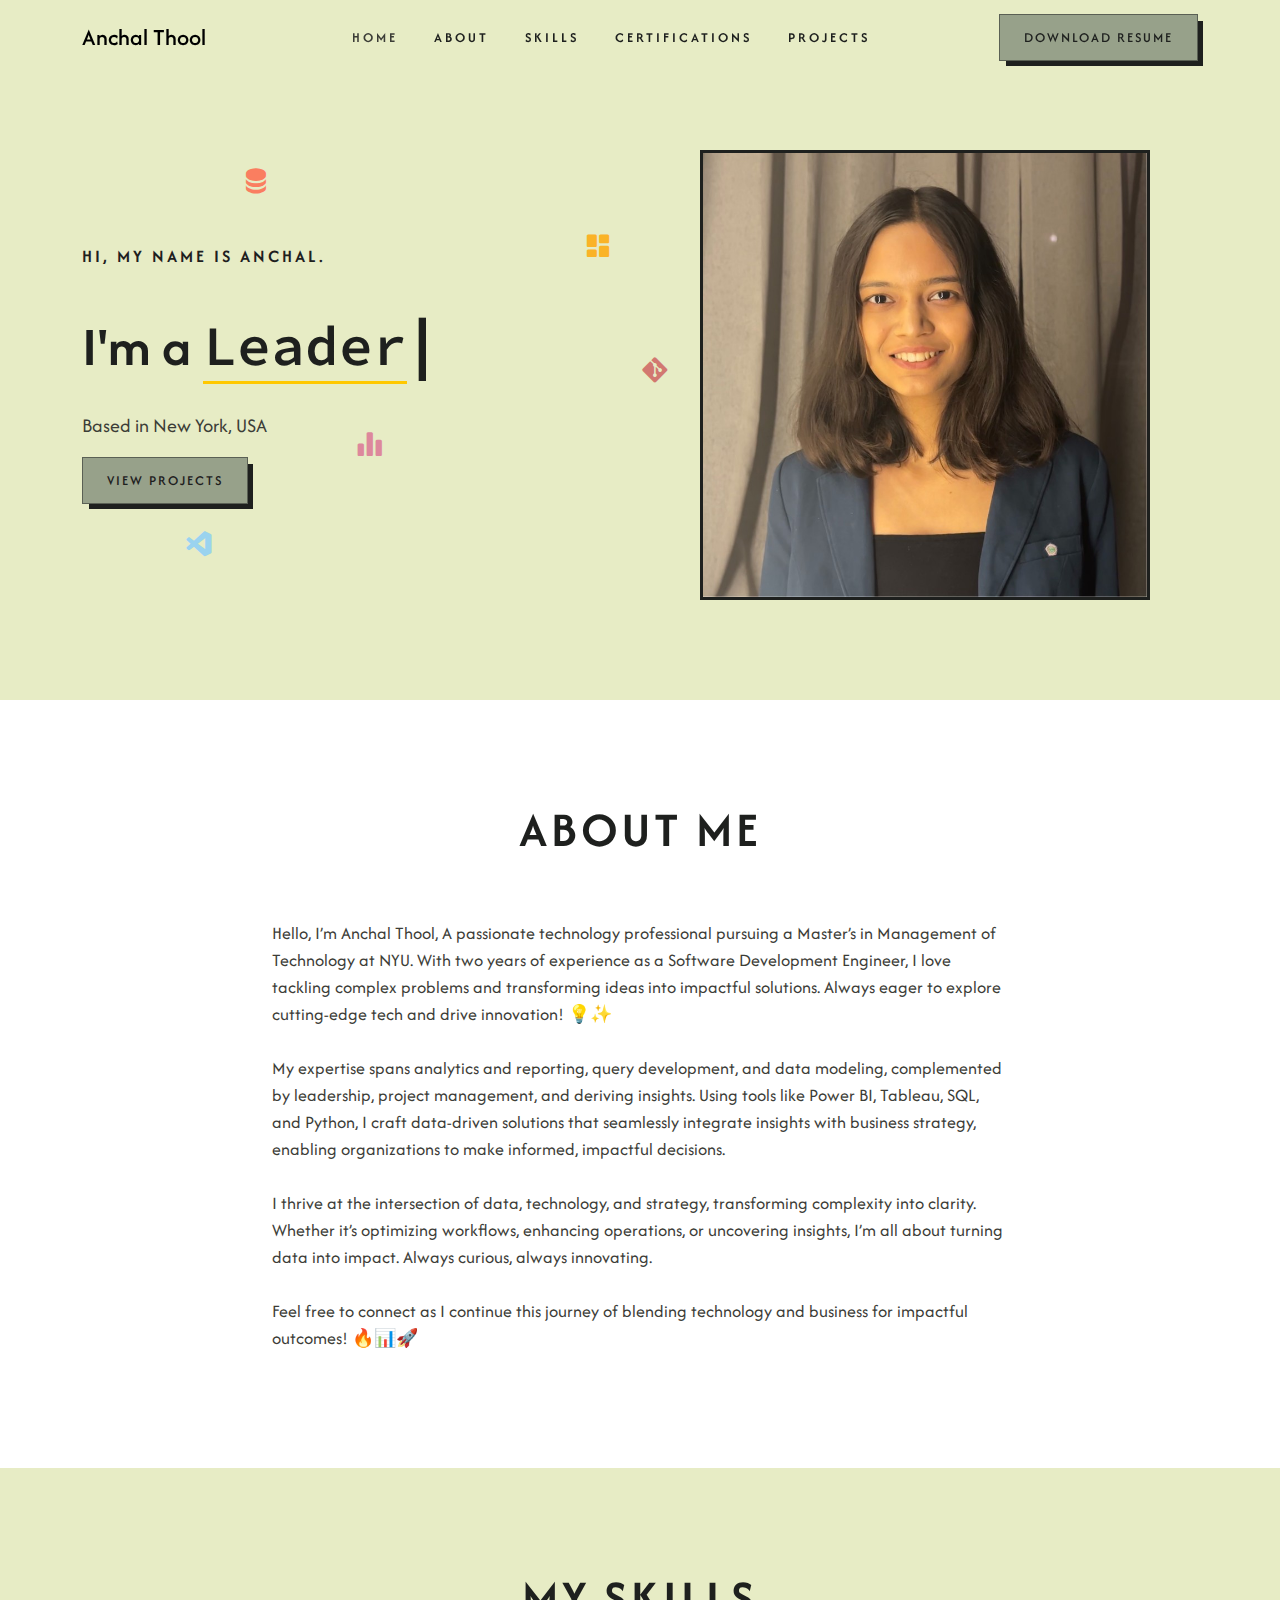
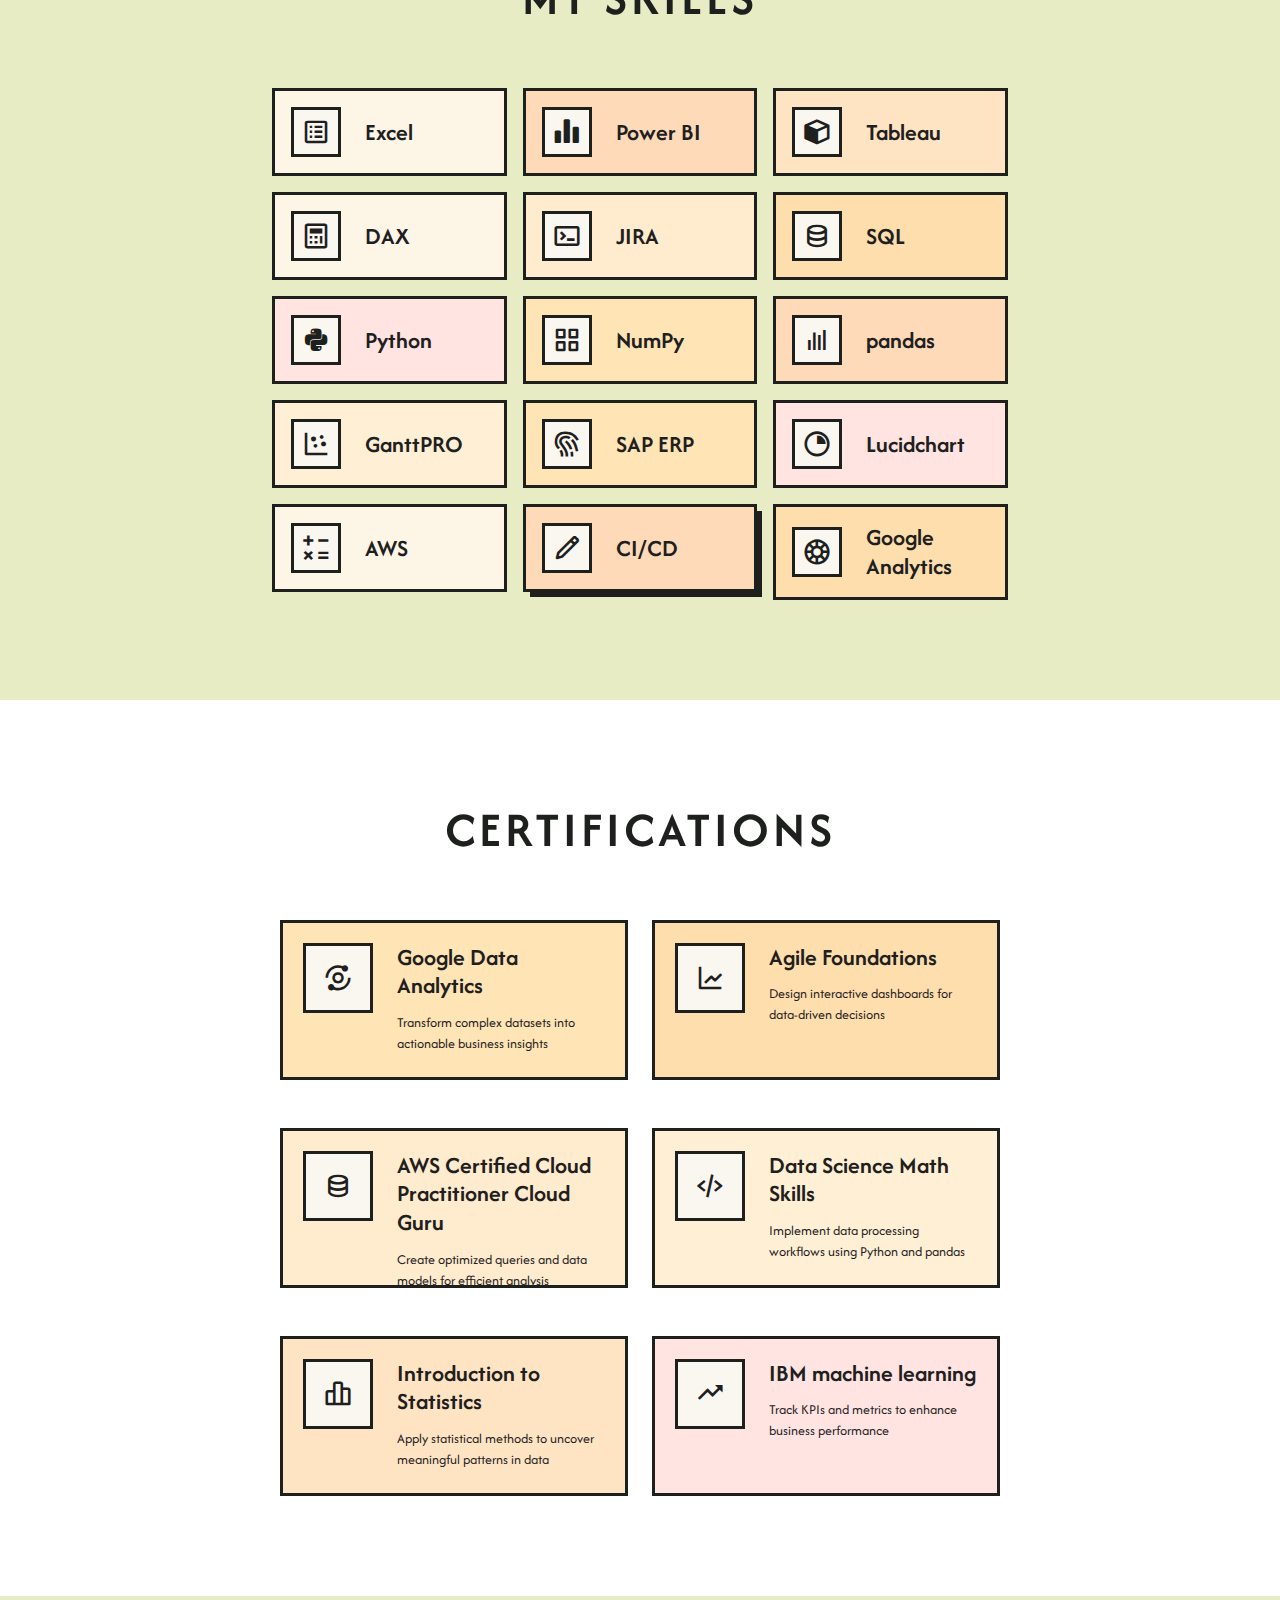
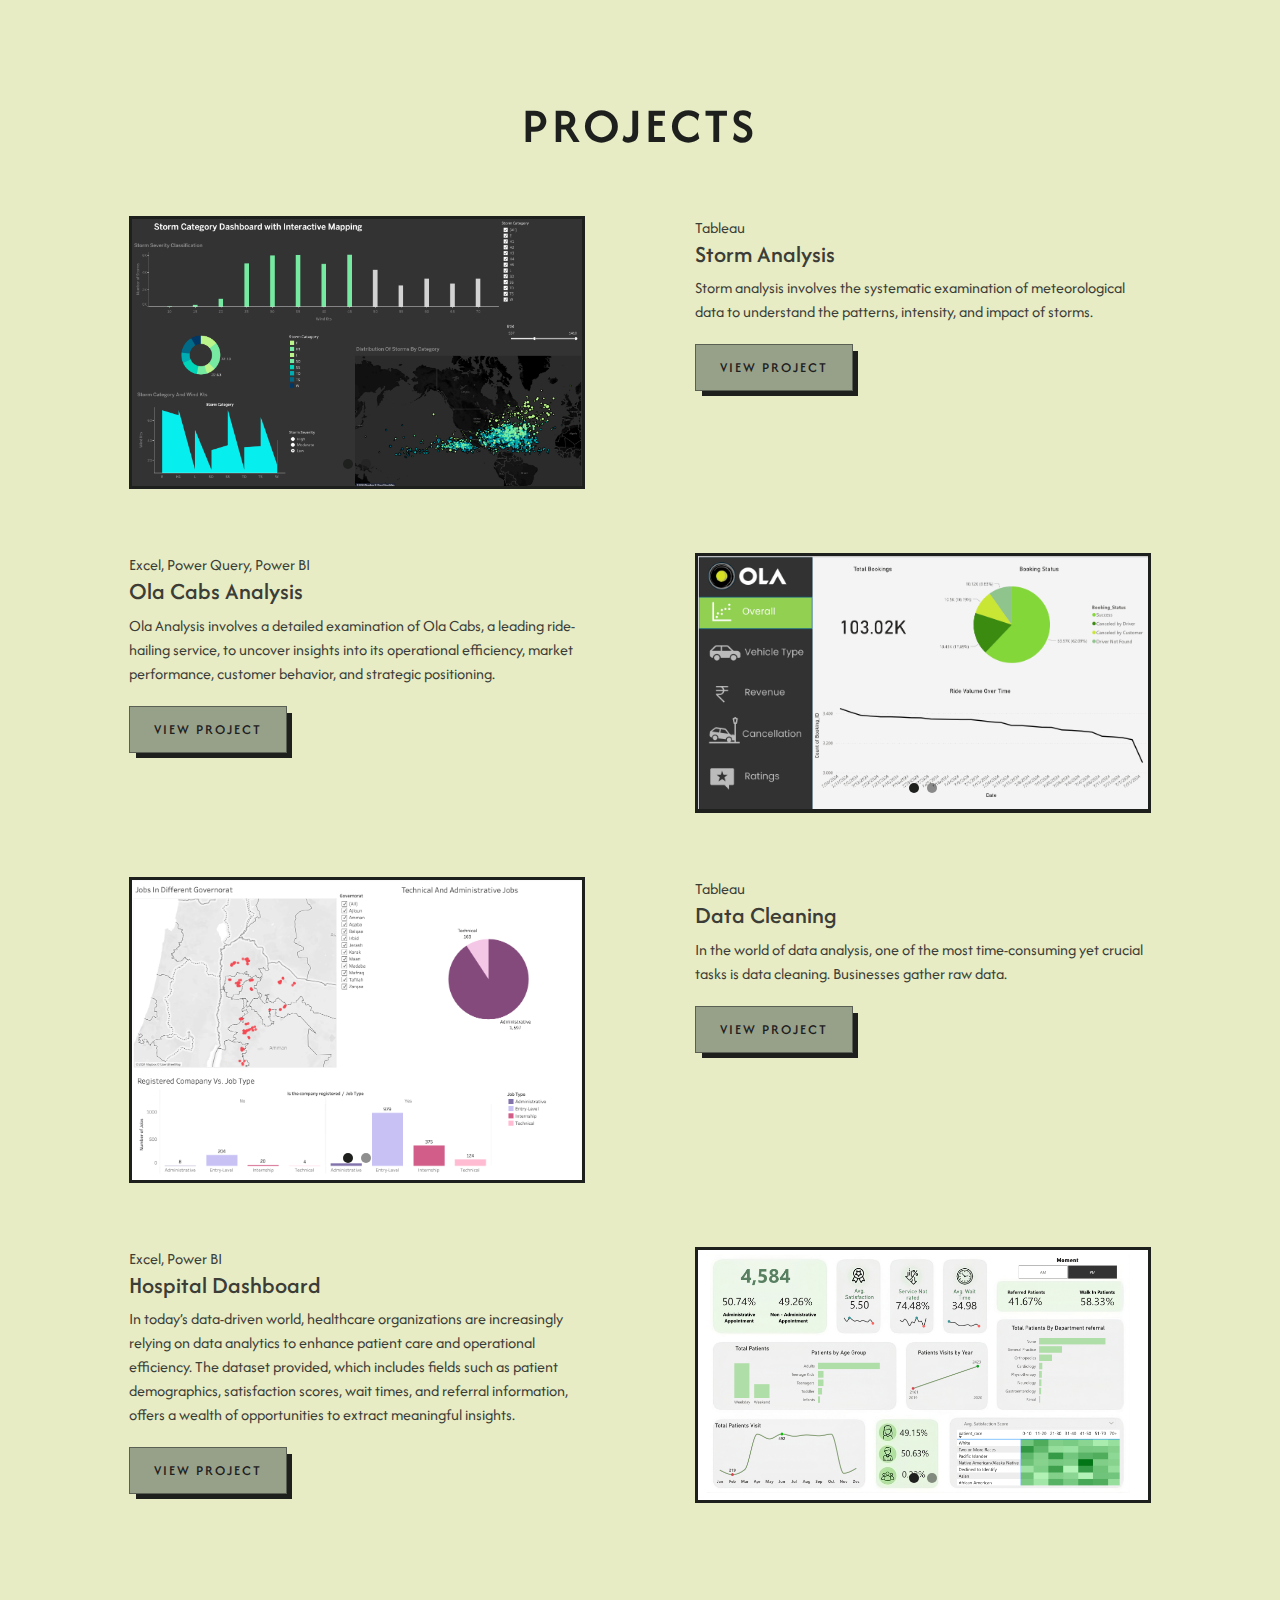
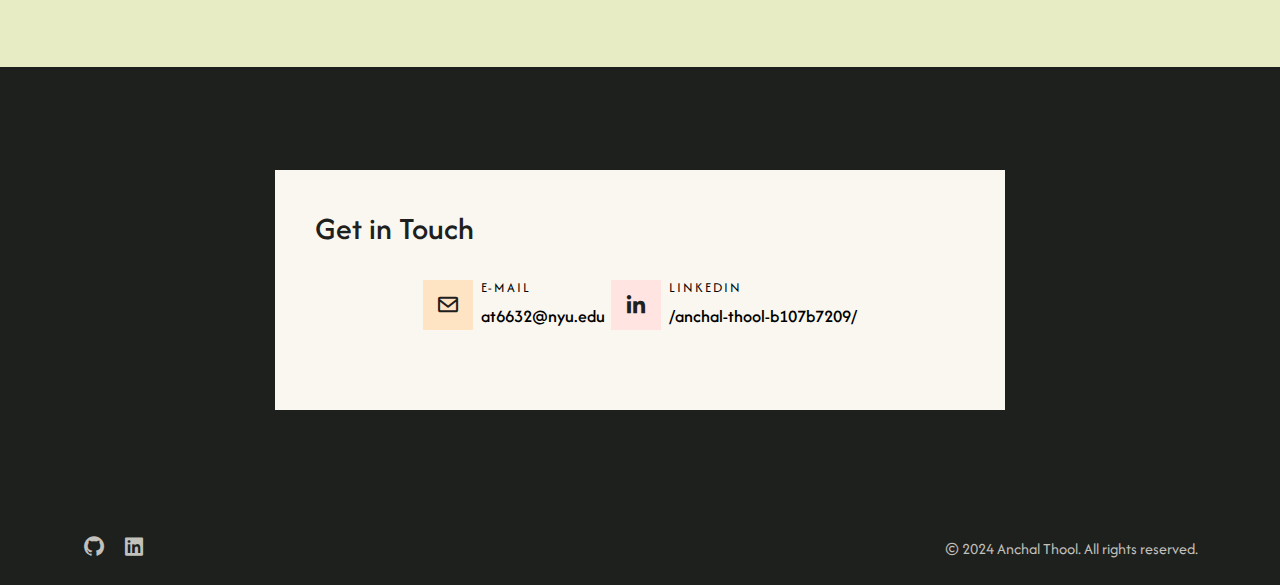
==== commit bbcb983f: "added icons" ====
--- a/index.html
+++ b/index.html
@@ -80,19 +80,14 @@
             <div class="about-text">
               <p>
 				
-                Hello, I’m Anchal Thool, a passionate technology professional currently pursuing a Master’s in Management of
-                Technology at New York University. With two years of experience as a Software Development Engineer, I thrive on
-                solving complex problems and turning ideas into impactful solutions.
+                Hello, I’m Anchal Thool, A passionate technology professional pursuing a Master’s in Management of Technology at NYU. With two years of experience as a Software Development Engineer, I love tackling complex problems and transforming ideas into impactful solutions. Always eager to explore cutting-edge tech and drive innovation! 💡✨
               </br></br>
-                My expertise lies in analytics and reporting, query development, and data modeling. Leveraging tools like Power
-                BI, Tableau, SQL, and Python, I craft comprehensive solutions that seamlessly integrate data insights with business
-                strategy, helping organizations make informed decisions.
+              My expertise spans analytics and reporting, query development, and data modeling, complemented by leadership, project management, and deriving insights. Using tools like Power BI, Tableau, SQL, and Python, I craft data-driven solutions that seamlessly integrate insights with business strategy, enabling organizations to make informed, impactful decisions.
               </br></br>
-                Currently, I’m expanding my horizons in machine learning and data engineering, exploring cutting-edge technologies
-                to stay at the forefront of innovation. Whether it’s diving into large datasets or designing intelligent systems, I
-                am driven by the challenge of turning data into actionable intelligence.
+              I thrive at the intersection of data, technology, and strategy, transforming complexity into clarity. Whether it’s optimizing workflows, enhancing operations, or uncovering insights, I’m all about turning data into impact. 
+              Always curious, always innovating. 
               
-                </br></br> Feel free to connect as I continue this journey of blending technology and business for impactful outcomes!
+                </br></br> Feel free to connect as I continue this journey of blending technology and business for impactful outcomes! 🔥📊🚀
               </p>
               <div class="d-flex justify-content-center">
                 <a href="#"
